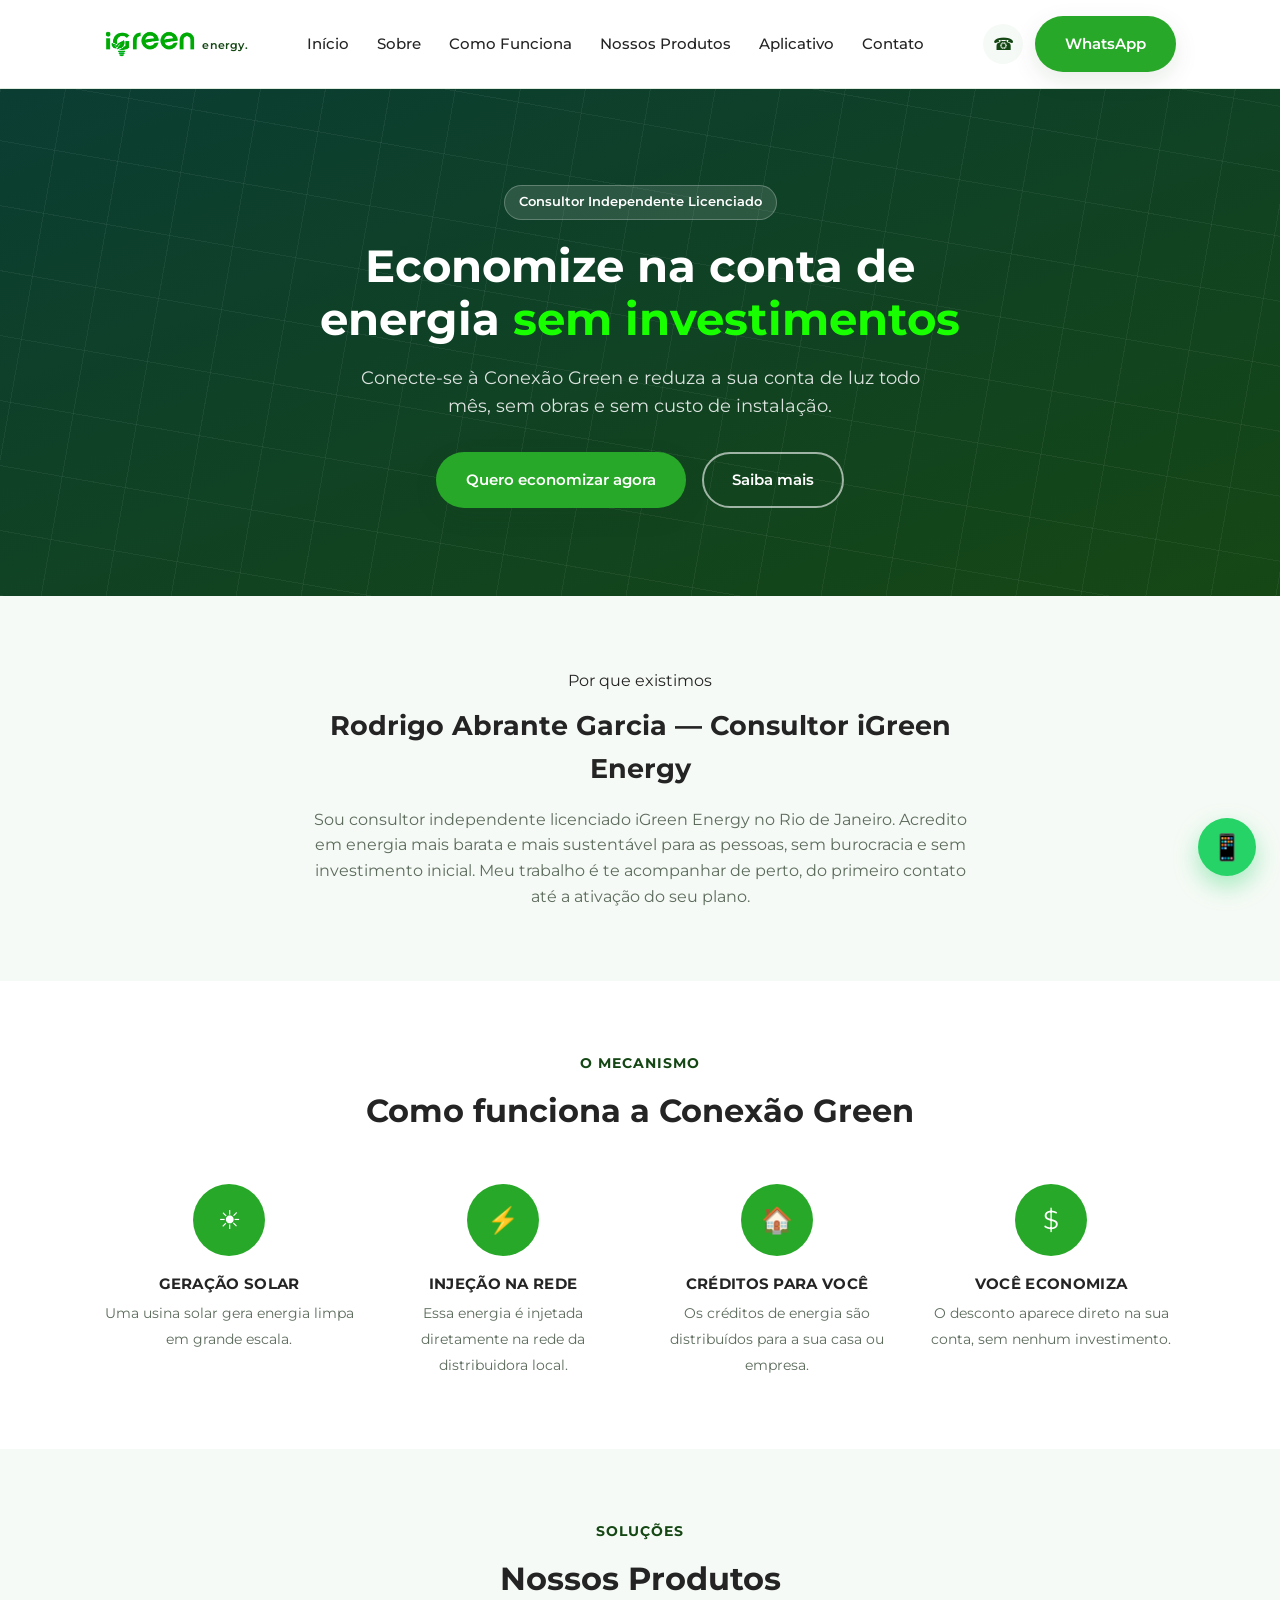
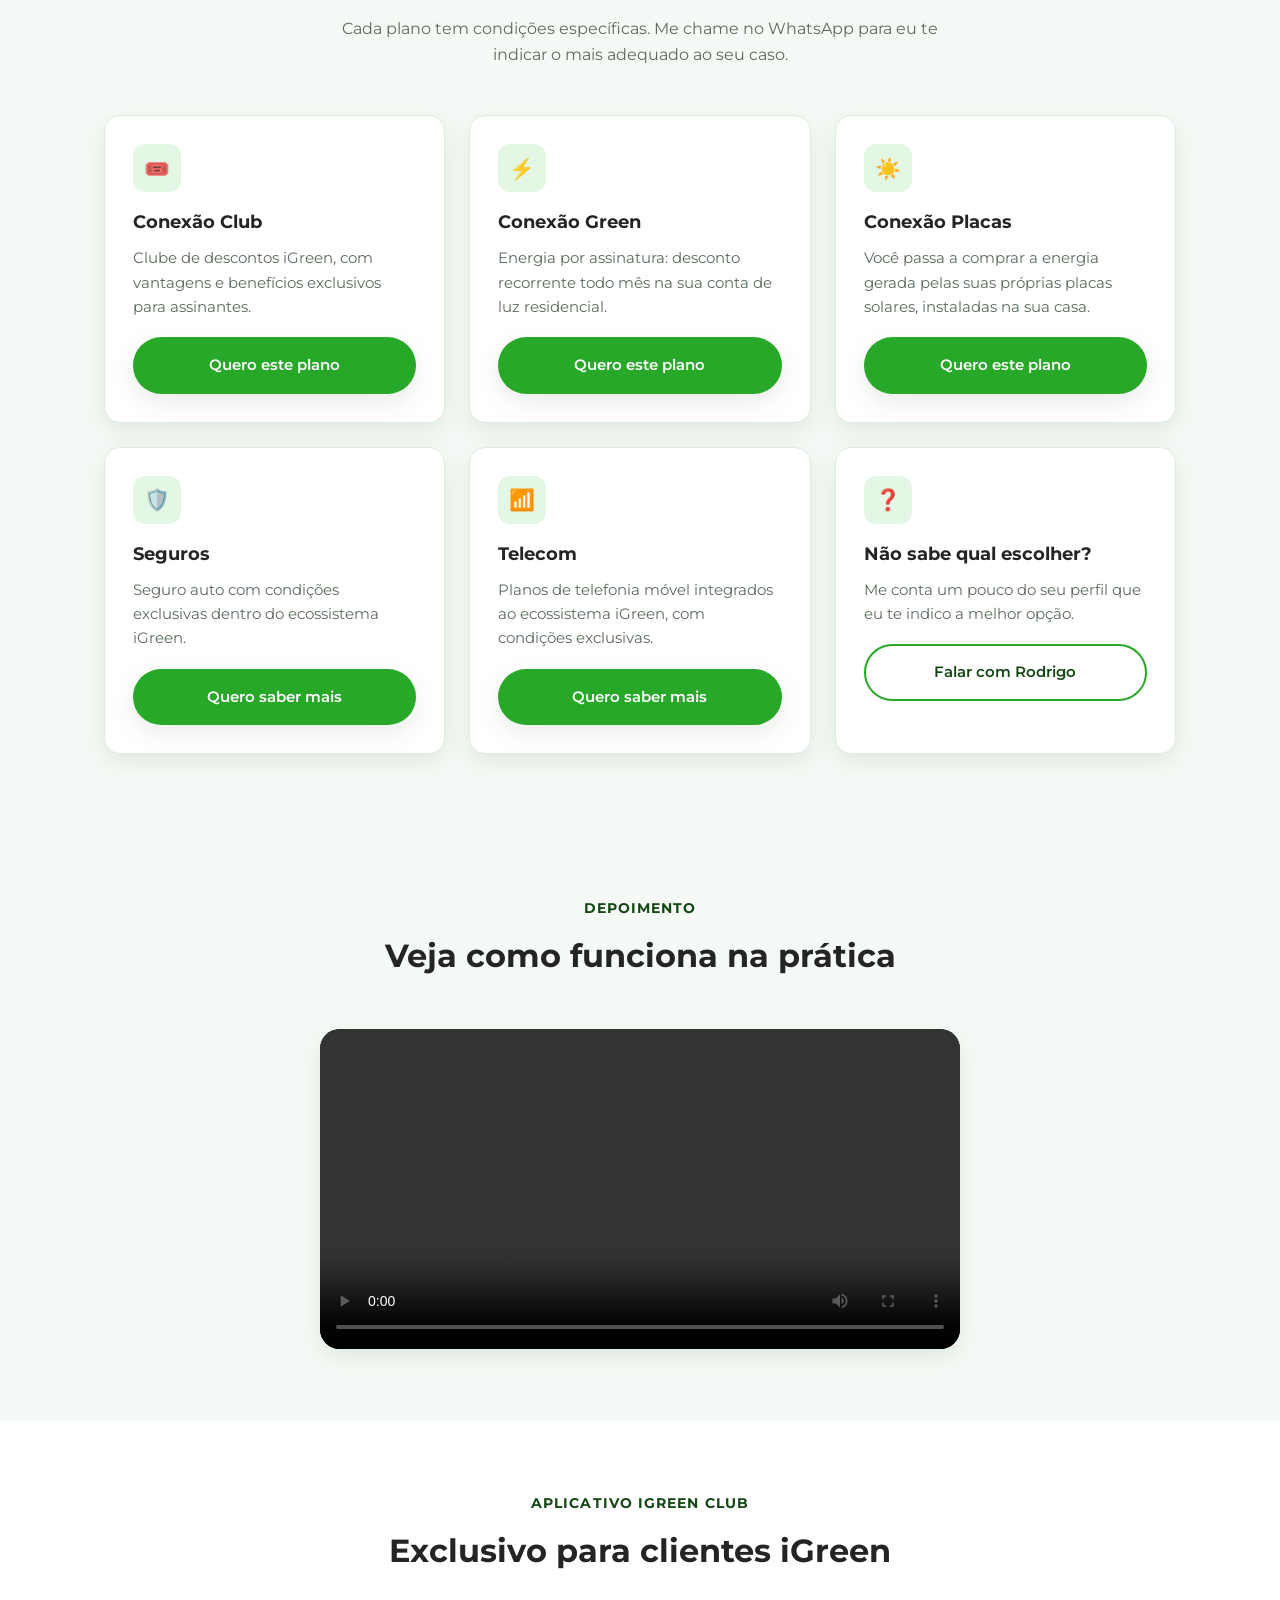
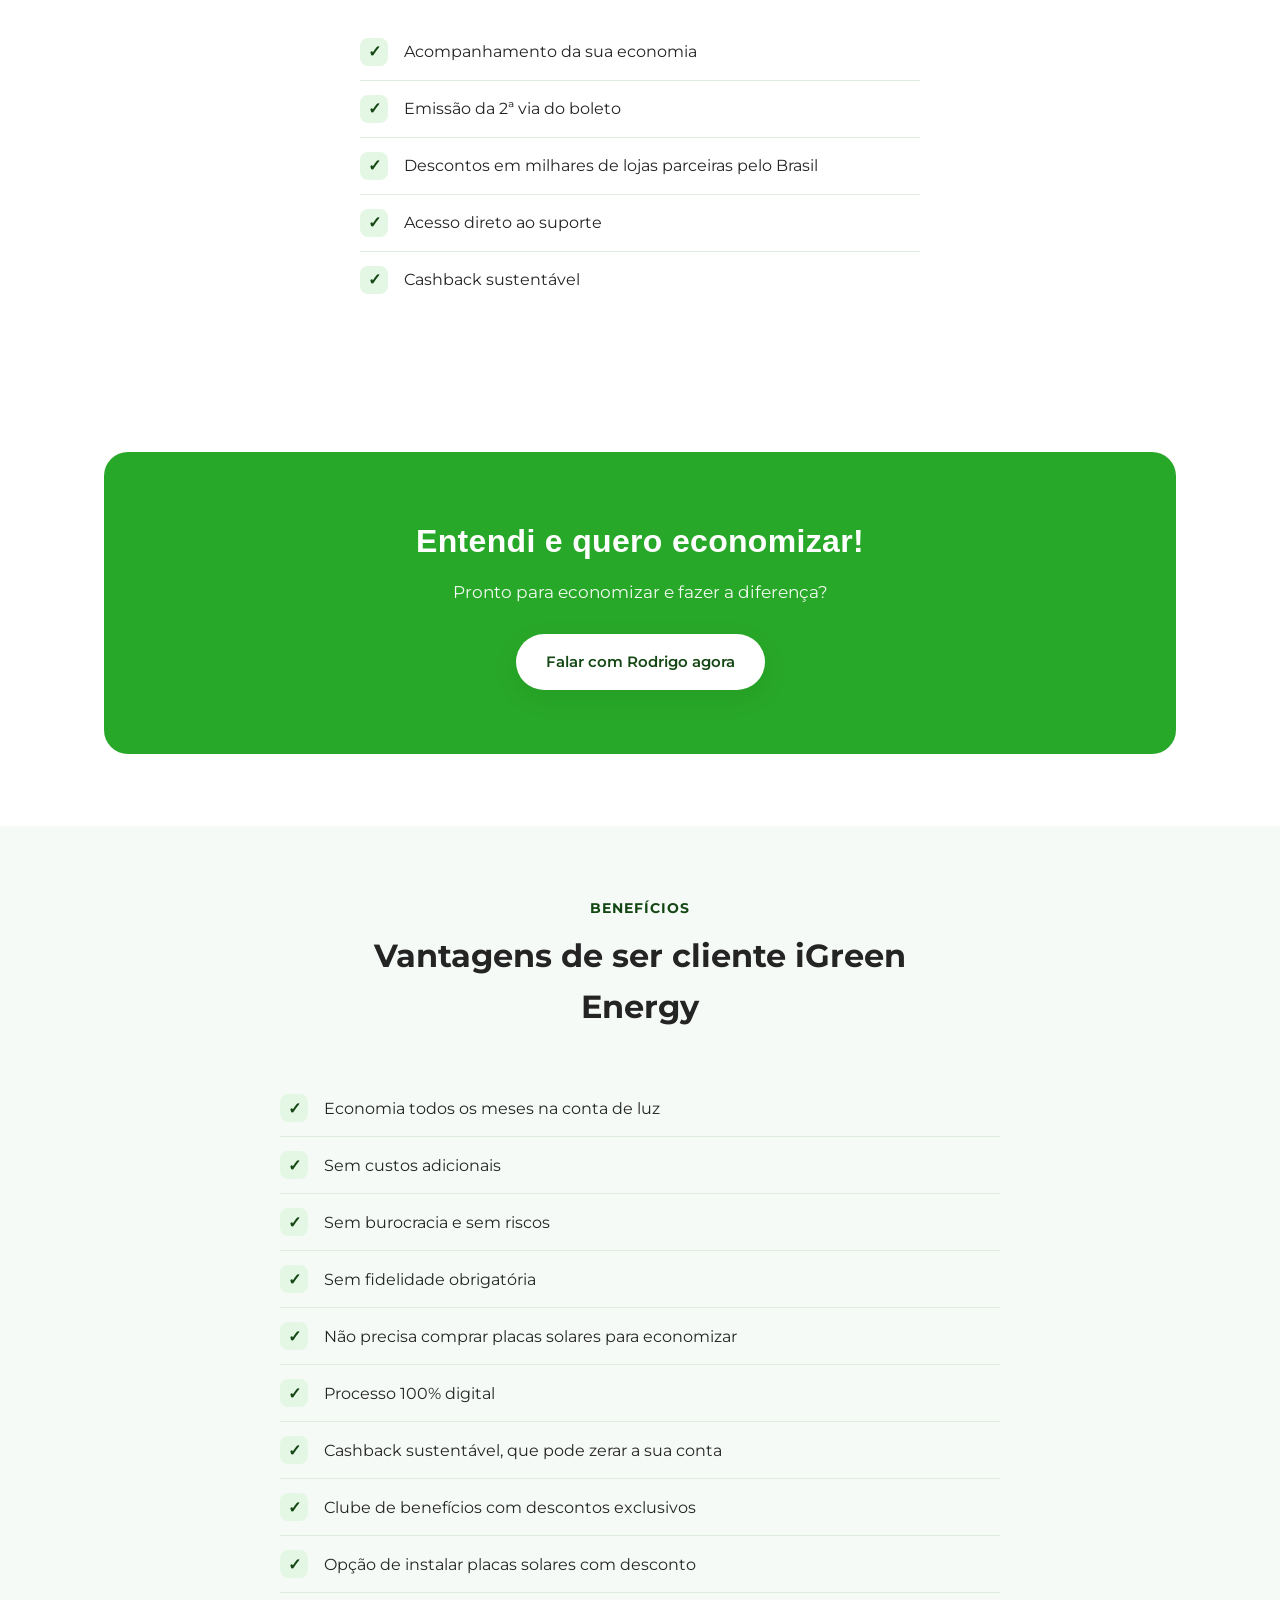
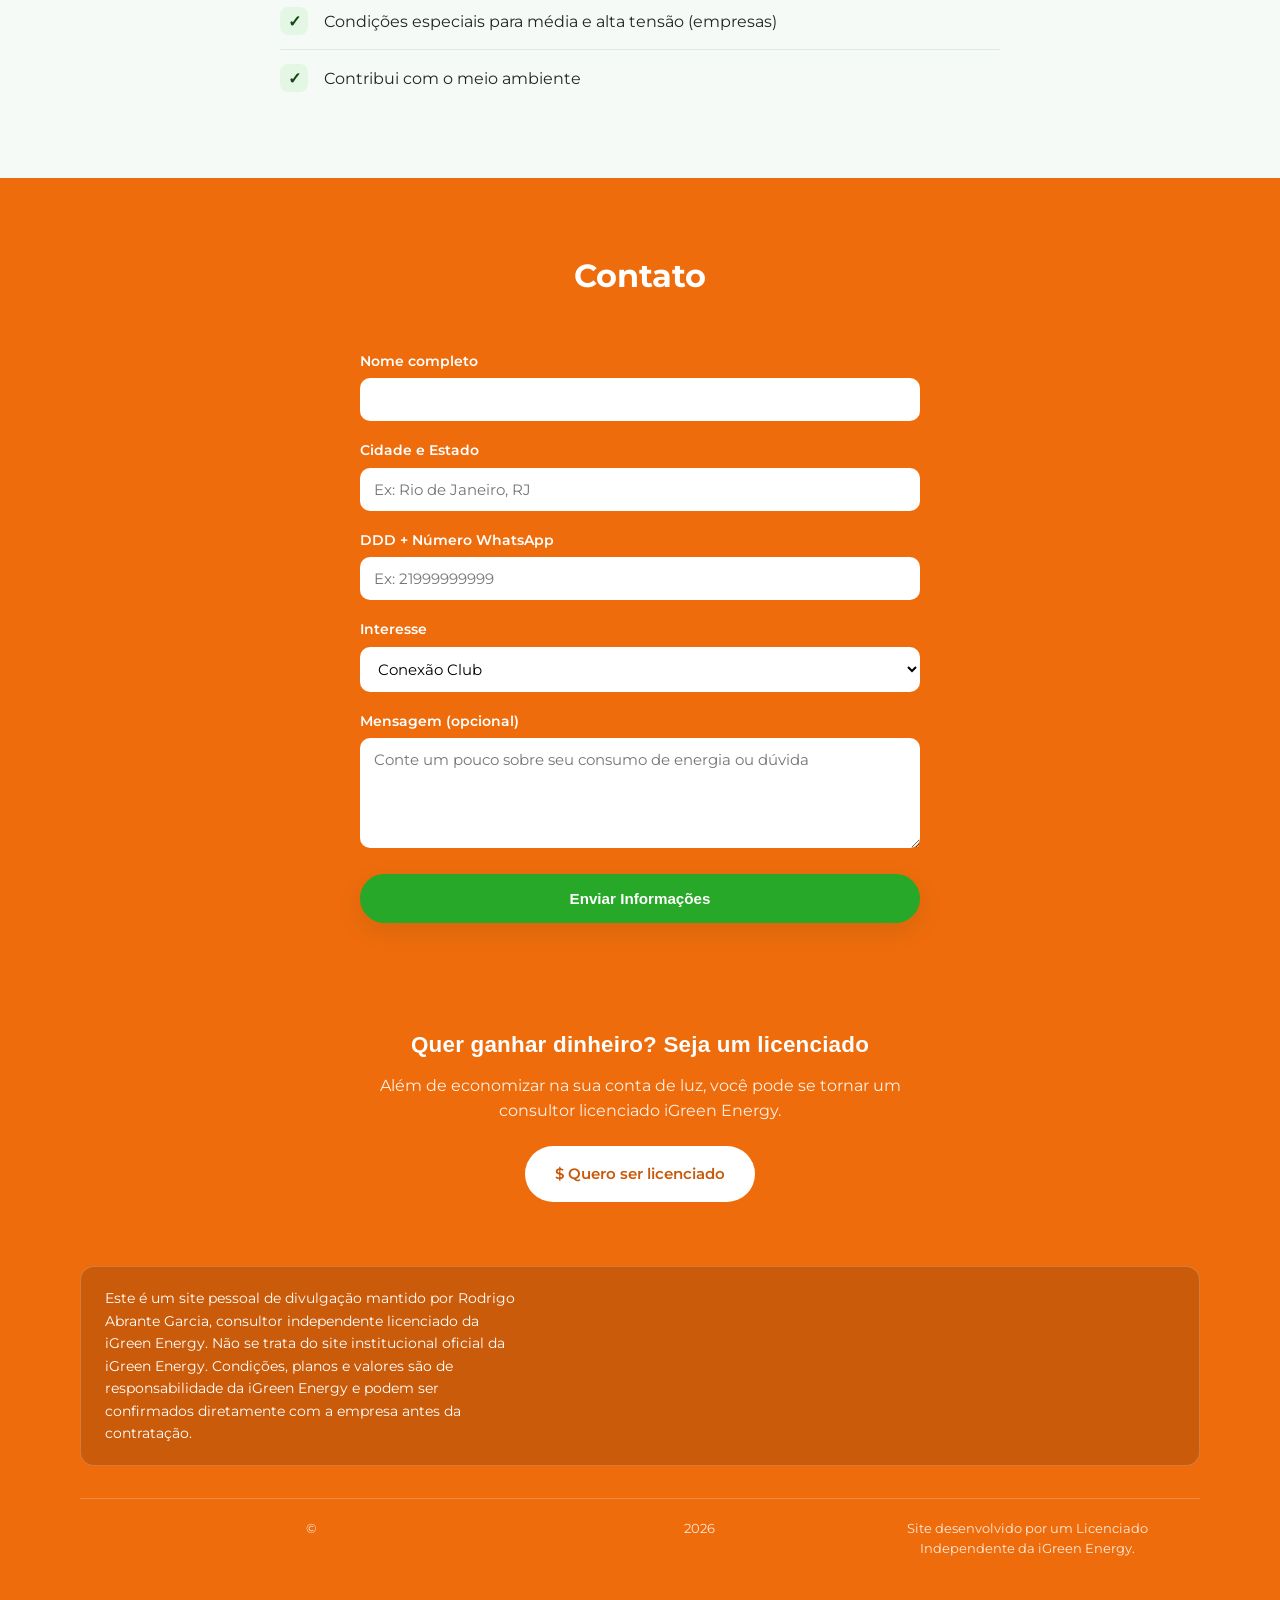
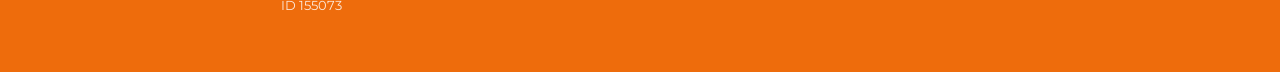
==== index.html @ 3561499e "Add files via upload Site iGreen Energy" ====
<!DOCTYPE html>
<html lang="pt-BR">
<head>
  <meta charset="UTF-8" />
  <meta name="viewport" content="width=device-width, initial-scale=1.0" />
  <title>Rodrigo Abrante Garcia | Consultor Licenciado iGreen Energy</title>
  <meta name="description" content="Rodrigo Abrante Garcia, consultor independente licenciado iGreen Energy no Rio de Janeiro. Conexão Club, Conexão Green, Conexão Placas, Seguros e Telecom." />
  <link rel="preconnect" href="https://fonts.googleapis.com" />
  <link rel="preconnect" href="https://fonts.gstatic.com" crossorigin />
  <link href="https://fonts.googleapis.com/css2?family=Montserrat:wght@400;500;600;700;800&display=swap" rel="stylesheet" />
  <link rel="stylesheet" href="css/style.css" />
</head>
<body>
  <header class="header">
    <div class="container">
      <a href="#topo" class="logo">
        <img src="assets/logo-igreen.png" alt="iGreen" class="logo-img" />
        <span class="logo-tagline">energy.</span>
      </a>
      <nav class="nav-links">
        <a href="#topo">Início</a>
        <a href="#sobre">Sobre</a>
        <a href="#como-funciona">Como Funciona</a>
        <a href="#planos">Nossos Produtos</a>
        <a href="#aplicativo">Aplicativo</a>
        <a href="#contato">Contato</a>
      </nav>
      <div class="nav-cta">
        <a href="tel:+5521984249375" class="phone-icon" aria-label="Ligar para Rodrigo">&#9742;</a>
        <a href="#" data-whatsapp class="btn btn-primary btn-whatsapp">WhatsApp</a>
        <button class="menu-toggle" aria-label="Abrir menu">&#9776;</button>
      </div>
    </div>
  </header>

  <section class="hero" id="topo">
    <div class="container">
      <span class="badge">Consultor Independente Licenciado</span>
      <h1>Economize na conta de energia <span>sem investimentos</span></h1>
      <p>Conecte-se à Conexão Green e reduza a sua conta de luz todo mês, sem obras e sem custo de instalação.</p>
      <div class="hero-actions">
        <a href="#contato" class="btn btn-primary">Quero economizar agora</a>
        <a href="#como-funciona" class="btn btn-outline">Saiba mais</a>
      </div>
    </div>
  </section>

  <section class="bg-soft" id="sobre">
    <div class="container" style="text-align: center; max-width: 720px;">
      <span class="eyebrow" style="display:block; text-align:center;">Por que existimos</span>
      <h2 style="font-size: 1.7rem; margin: 10px 0 16px;">Rodrigo Abrante Garcia — Consultor iGreen Energy</h2>
      <p style="color: var(--texto-claro);">
        Sou consultor independente licenciado iGreen Energy no Rio de Janeiro. Acredito em energia mais
        barata e mais sustentável para as pessoas, sem burocracia e sem investimento inicial. Meu trabalho
        é te acompanhar de perto, do primeiro contato até a ativação do seu plano.
      </p>
    </div>
  </section>

  <section id="como-funciona">
    <div class="container">
      <div class="section-header">
        <span class="eyebrow">O mecanismo</span>
        <h2>Como funciona a Conexão Green</h2>
      </div>
      <div class="mechanism">
        <div class="mechanism-step">
          <div class="icon-circle">&#9728;</div>
          <h3>Geração solar</h3>
          <span>Uma usina solar gera energia limpa em grande escala.</span>
        </div>
        <div class="mechanism-step">
          <div class="icon-circle">&#9889;</div>
          <h3>Injeção na rede</h3>
          <span>Essa energia é injetada diretamente na rede da distribuidora local.</span>
        </div>
        <div class="mechanism-step">
          <div class="icon-circle">&#127968;</div>
          <h3>Créditos para você</h3>
          <span>Os créditos de energia são distribuídos para a sua casa ou empresa.</span>
        </div>
        <div class="mechanism-step">
          <div class="icon-circle">&#36;</div>
          <h3>Você economiza</h3>
          <span>O desconto aparece direto na sua conta, sem nenhum investimento.</span>
        </div>
      </div>
    </div>
  </section>

  <section class="bg-soft" id="planos">
    <div class="container">
      <div class="section-header">
        <span class="eyebrow">Soluções</span>
        <h2>Nossos Produtos</h2>
        <p>Cada plano tem condições específicas. Me chame no WhatsApp para eu te indicar o mais adequado ao seu caso.</p>
      </div>
      <div class="grid grid-3">
        <div class="card">
          <div class="icon">🎟️</div>
          <h3>Conexão Club</h3>
          <p>Clube de descontos iGreen, com vantagens e benefícios exclusivos para assinantes.</p>
          <a href="#" data-whatsapp data-whatsapp-message="Olá, Rodrigo! Tenho interesse na Conexão Club." class="btn btn-primary">Quero este plano</a>
        </div>
        <div class="card">
          <div class="icon">⚡</div>
          <h3>Conexão Green</h3>
          <p>Energia por assinatura: desconto recorrente todo mês na sua conta de luz residencial.</p>
          <a href="#" data-whatsapp data-whatsapp-message="Olá, Rodrigo! Tenho interesse na Conexão Green." class="btn btn-primary">Quero este plano</a>
        </div>
        <div class="card">
          <div class="icon">☀️</div>
          <h3>Conexão Placas</h3>
          <p>Você passa a comprar a energia gerada pelas suas próprias placas solares, instaladas na sua casa.</p>
          <a href="#" data-whatsapp data-whatsapp-message="Olá, Rodrigo! Tenho interesse na Conexão Placas." class="btn btn-primary">Quero este plano</a>
        </div>
        <div class="card">
          <div class="icon">🛡️</div>
          <h3>Seguros</h3>
          <p>Seguro auto com condições exclusivas dentro do ecossistema iGreen.</p>
          <a href="#" data-whatsapp data-whatsapp-message="Olá, Rodrigo! Tenho interesse em Seguros." class="btn btn-primary">Quero saber mais</a>
        </div>
        <div class="card">
          <div class="icon">📶</div>
          <h3>Telecom</h3>
          <p>Planos de telefonia móvel integrados ao ecossistema iGreen, com condições exclusivas.</p>
          <a href="#" data-whatsapp data-whatsapp-message="Olá, Rodrigo! Tenho interesse em Telecom." class="btn btn-primary">Quero saber mais</a>
        </div>
        <div class="card">
          <div class="icon">❓</div>
          <h3>Não sabe qual escolher?</h3>
          <p>Me conta um pouco do seu perfil que eu te indico a melhor opção.</p>
          <a href="#contato" class="btn btn-outline">Falar com Rodrigo</a>
        </div>
      </div>
    </div>
  </section>

  <section class="bg-soft">
    <div class="container">
      <div class="section-header">
        <span class="eyebrow">Depoimento</span>
        <h2>Veja como funciona na prática</h2>
      </div>
      <div class="video-wrapper">
        <video controls preload="metadata">
          <source src="assets/depoimento.mp4" type="video/mp4" />
        </video>
      </div>
    </div>
  </section>

  <section id="aplicativo">
    <div class="container">
      <div class="section-header">
        <span class="eyebrow">Aplicativo iGreen Club</span>
        <h2>Exclusivo para clientes iGreen</h2>
      </div>
      <ul class="advantages" style="max-width: 560px;">
        <li><span class="check">&#10003;</span> Acompanhamento da sua economia</li>
        <li><span class="check">&#10003;</span> Emissão da 2ª via do boleto</li>
        <li><span class="check">&#10003;</span> Descontos em milhares de lojas parceiras pelo Brasil</li>
        <li><span class="check">&#10003;</span> Acesso direto ao suporte</li>
        <li><span class="check">&#10003;</span> Cashback sustentável</li>
      </ul>
    </div>
  </section>

  <section>
    <div class="container">
      <div class="cta-band" style="border-radius: 24px;">
        <h2 class="display-font">Entendi e quero economizar!</h2>
        <p>Pronto para economizar e fazer a diferença?</p>
        <a href="#contato" class="btn btn-primary">Falar com Rodrigo agora</a>
      </div>
    </div>
  </section>

  <section class="bg-soft">
    <div class="container">
      <div class="section-header">
        <span class="eyebrow">Benefícios</span>
        <h2>Vantagens de ser cliente iGreen Energy</h2>
      </div>
      <ul class="advantages">
        <li><span class="check">&#10003;</span> Economia todos os meses na conta de luz</li>
        <li><span class="check">&#10003;</span> Sem custos adicionais</li>
        <li><span class="check">&#10003;</span> Sem burocracia e sem riscos</li>
        <li><span class="check">&#10003;</span> Sem fidelidade obrigatória</li>
        <li><span class="check">&#10003;</span> Não precisa comprar placas solares para economizar</li>
        <li><span class="check">&#10003;</span> Processo 100% digital</li>
        <li><span class="check">&#10003;</span> Cashback sustentável, que pode zerar a sua conta</li>
        <li><span class="check">&#10003;</span> Clube de benefícios com descontos exclusivos</li>
        <li><span class="check">&#10003;</span> Opção de instalar placas solares com desconto</li>
        <li><span class="check">&#10003;</span> Condições especiais para média e alta tensão (empresas)</li>
        <li><span class="check">&#10003;</span> Contribui com o meio ambiente</li>
      </ul>
    </div>
  </section>

  <section class="section-dark" id="contato">
    <div class="container">
      <div class="section-header">
        <h2>Contato</h2>
      </div>
      <div class="form-card">
        <form id="contact-form">
          <div class="form-group">
            <label for="name">Nome completo</label>
            <input type="text" id="name" name="name" required />
          </div>
          <div class="form-group">
            <label for="city">Cidade e Estado</label>
            <input type="text" id="city" name="city" placeholder="Ex: Rio de Janeiro, RJ" required />
          </div>
          <div class="form-group">
            <label for="phone">DDD + Número WhatsApp</label>
            <input type="tel" id="phone" name="phone" placeholder="Ex: 21999999999" required />
          </div>
          <div class="form-group">
            <label for="plan">Interesse</label>
            <select id="plan" name="plan">
              <option value="Conexão Club">Conexão Club</option>
              <option value="Conexão Green">Conexão Green</option>
              <option value="Conexão Placas">Conexão Placas</option>
              <option value="Seguros">Seguros</option>
              <option value="Telecom">Telecom</option>
              <option value="Ainda não sei">Ainda não sei / quero orientação</option>
            </select>
          </div>
          <div class="form-group">
            <label for="message">Mensagem (opcional)</label>
            <textarea id="message" name="message" placeholder="Conte um pouco sobre seu consumo de energia ou dúvida"></textarea>
          </div>
          <button type="submit" class="btn btn-primary" style="width: 100%; justify-content: center;">
            Enviar Informações
          </button>
        </form>
      </div>
    </div>
  </section>

  <section class="recruit-band">
    <div class="container" style="max-width: 640px;">
      <h3 class="display-font">Quer ganhar dinheiro? Seja um licenciado</h3>
      <p>Além de economizar na sua conta de luz, você pode se tornar um consultor licenciado iGreen Energy.</p>
      <a href="#" data-whatsapp data-whatsapp-message="Olá, Rodrigo! Quero saber como me tornar um licenciado iGreen Energy." class="btn btn-recruit">&#36; Quero ser licenciado</a>
    </div>
  </section>

  <footer class="footer">
    <div class="container disclaimer">
      Este é um site pessoal de divulgação mantido por Rodrigo Abrante Garcia, consultor independente
      licenciado da iGreen Energy. Não se trata do site institucional oficial da iGreen Energy.
      Condições, planos e valores são de responsabilidade da iGreen Energy e podem ser confirmados
      diretamente com a empresa antes da contratação.
    </div>
    <div class="container footer-bottom">
      &copy; <span id="year"></span> Site desenvolvido por um Licenciado Independente da iGreen Energy.
      <span class="footer-id">ID 155073</span>
    </div>
  </footer>

  <a href="#" data-whatsapp class="whatsapp-float" aria-label="Falar no WhatsApp">&#128241;</a>

  <script src="js/main.js"></script>
</body>
</html>
---- css/style.css ----
/* =========================================
   Paleta de cores — Manual de Marca iGreen
   Verde fluorescente 18ff00 / Verde médio 28a828
   Verde escuro (impressão) 154715 / Preto 000000
   ========================================= */
:root {
  --preto: #000000;
  --verde-escuro: #154715;
  --verde: #28a828;
  --verde-vivo: #18ff00;
  --verde-claro: #e4f7e4;
  --hero-grad-inicio: #0b3d33;
  --hero-grad-fim: #154715;
  --laranja: #ee6c0c;
  --laranja-escuro: #c9590a;
  --amarelo: #f5c518;
  --texto: #242424;
  --texto-claro: #5c6b5c;
  --branco: #ffffff;
  --cinza-fundo: #f6faf6;
  --borda: #e0ebe0;
  --sombra: 0 8px 24px rgba(21, 71, 21, 0.1);
}

* {
  box-sizing: border-box;
  margin: 0;
  padding: 0;
}

html {
  scroll-behavior: smooth;
}

body {
  font-family: "Montserrat", "Segoe UI", Roboto, Helvetica, Arial, sans-serif;
  color: var(--texto);
  background: var(--branco);
  line-height: 1.6;
}

.display-font {
  font-family: Impact, "Arial Narrow Bold", "Segoe UI", sans-serif;
  letter-spacing: 0.01em;
}

img {
  max-width: 100%;
  display: block;
}

a {
  color: inherit;
  text-decoration: none;
}

ul {
  list-style: none;
}

.container {
  width: 100%;
  max-width: 1120px;
  margin: 0 auto;
  padding: 0 24px;
}

/* Botões */
.btn {
  display: inline-flex;
  align-items: center;
  gap: 8px;
  padding: 14px 28px;
  border-radius: 999px;
  font-weight: 600;
  font-size: 0.95rem;
  border: 2px solid transparent;
  cursor: pointer;
  transition: transform 0.15s ease, box-shadow 0.15s ease, background 0.15s ease;
}

.btn-primary {
  background: var(--verde);
  color: var(--branco);
  box-shadow: var(--sombra);
}

.btn-primary:hover {
  background: var(--verde-escuro);
  transform: translateY(-2px);
}

.btn-outline {
  background: transparent;
  border-color: var(--verde);
  color: var(--verde-escuro);
}

.btn-outline:hover {
  background: var(--verde-claro);
}

/* Header */
.header {
  position: sticky;
  top: 0;
  z-index: 50;
  background: rgba(255, 255, 255, 0.95);
  backdrop-filter: blur(6px);
  border-bottom: 1px solid var(--borda);
}

.header .container {
  display: flex;
  align-items: center;
  justify-content: space-between;
  padding-top: 16px;
  padding-bottom: 16px;
}

.logo {
  display: flex;
  align-items: flex-end;
  gap: 6px;
}

.logo-img {
  height: 28px;
  width: auto;
  display: block;
}

.logo-tagline {
  font-size: 0.7rem;
  font-weight: 600;
  letter-spacing: 0.02em;
  color: var(--verde-escuro);
  margin-bottom: 3px;
}

.nav-links {
  display: flex;
  gap: 28px;
  font-weight: 500;
  font-size: 0.95rem;
}

.nav-links a {
  color: var(--texto);
  transition: color 0.15s ease;
}

.nav-links a:hover,
.nav-links a.active {
  color: var(--verde-escuro);
}

.nav-cta {
  display: flex;
  align-items: center;
  gap: 12px;
}

.phone-icon {
  width: 40px;
  height: 40px;
  border-radius: 50%;
  background: var(--cinza-fundo);
  color: var(--verde-escuro);
  display: flex;
  align-items: center;
  justify-content: center;
  font-size: 1.05rem;
  flex-shrink: 0;
}

.btn-whatsapp {
  background: var(--verde);
  color: var(--branco);
}

.btn-whatsapp:hover {
  background: var(--verde-escuro);
}

.menu-toggle {
  display: none;
  background: none;
  border: none;
  font-size: 1.6rem;
  cursor: pointer;
  color: var(--verde-escuro);
}

/* Hero */
.hero {
  background: linear-gradient(160deg, var(--hero-grad-inicio) 0%, var(--hero-grad-fim) 100%);
  padding: 96px 0 88px;
  text-align: center;
  position: relative;
  overflow: hidden;
}

.hero::before {
  content: "";
  position: absolute;
  inset: 0;
  background-image: repeating-linear-gradient(
      100deg,
      rgba(255, 255, 255, 0.05) 0px,
      rgba(255, 255, 255, 0.05) 1px,
      transparent 1px,
      transparent 64px
    ),
    repeating-linear-gradient(
      10deg,
      rgba(255, 255, 255, 0.05) 0px,
      rgba(255, 255, 255, 0.05) 1px,
      transparent 1px,
      transparent 64px
    );
  pointer-events: none;
}

.hero .container {
  position: relative;
  max-width: 780px;
}

.badge {
  display: inline-block;
  background: rgba(255, 255, 255, 0.12);
  border: 1px solid rgba(255, 255, 255, 0.25);
  color: var(--branco);
  font-size: 0.8rem;
  font-weight: 600;
  padding: 6px 14px;
  border-radius: 999px;
  margin-bottom: 20px;
}

.hero h1 {
  font-size: 2.8rem;
  line-height: 1.18;
  margin-bottom: 18px;
  color: var(--branco);
}

.hero h1 span {
  color: var(--verde-vivo);
}

.hero p {
  font-size: 1.1rem;
  color: rgba(255, 255, 255, 0.85);
  margin-bottom: 32px;
  max-width: 560px;
  margin-left: auto;
  margin-right: auto;
}

.hero-actions {
  display: flex;
  gap: 16px;
  flex-wrap: wrap;
  justify-content: center;
}

.hero .btn-outline {
  border-color: rgba(255, 255, 255, 0.6);
  color: var(--branco);
}

.hero .btn-outline:hover {
  background: rgba(255, 255, 255, 0.12);
}

.hero-card {
  background: var(--branco);
  border-radius: 20px;
  box-shadow: var(--sombra);
  border: 1px solid var(--borda);
  padding: 32px;
}

.hero-card h3 {
  color: var(--verde-escuro);
  margin-bottom: 12px;
  font-size: 1.1rem;
}

.hero-stats {
  display: grid;
  grid-template-columns: 1fr 1fr;
  gap: 20px;
  margin-top: 20px;
}

.hero-stat strong {
  display: block;
  font-size: 1.6rem;
  color: var(--verde-escuro);
}

.hero-stat span {
  font-size: 0.85rem;
  color: var(--texto-claro);
}

/* Seções genéricas */
section {
  padding: 72px 0;
}

.section-header {
  text-align: center;
  max-width: 640px;
  margin: 0 auto 48px;
}

.section-header .eyebrow {
  color: var(--verde-escuro);
  font-weight: 700;
  font-size: 0.85rem;
  text-transform: uppercase;
  letter-spacing: 0.08em;
  margin-bottom: 10px;
  display: block;
}

.section-header h2 {
  font-size: 2rem;
  margin-bottom: 12px;
}

.section-header p {
  color: var(--texto-claro);
}

.bg-soft {
  background: var(--cinza-fundo);
}

/* Grid de cards */
.grid {
  display: grid;
  gap: 24px;
}

.grid-3 {
  grid-template-columns: repeat(3, 1fr);
}

.grid-2 {
  grid-template-columns: repeat(2, 1fr);
}

.card {
  background: var(--branco);
  border: 1px solid var(--borda);
  border-radius: 16px;
  padding: 28px;
  box-shadow: var(--sombra);
  transition: transform 0.15s ease;
}

.card:hover {
  transform: translateY(-4px);
}

.card .icon {
  width: 48px;
  height: 48px;
  border-radius: 12px;
  background: var(--verde-claro);
  color: var(--verde-escuro);
  display: flex;
  align-items: center;
  justify-content: center;
  font-size: 1.3rem;
  margin-bottom: 16px;
}

.card h3 {
  margin-bottom: 10px;
  font-size: 1.1rem;
}

.card p {
  color: var(--texto-claro);
  font-size: 0.95rem;
}

.card ul {
  margin-top: 14px;
}

.card ul li {
  font-size: 0.9rem;
  color: var(--texto-claro);
  padding-left: 20px;
  position: relative;
  margin-bottom: 8px;
}

.card ul li::before {
  content: "✓";
  position: absolute;
  left: 0;
  color: var(--verde);
  font-weight: 700;
}

.card .btn {
  margin-top: 18px;
  width: 100%;
  justify-content: center;
}

/* Passos (como funciona) */
.steps {
  counter-reset: step;
  display: grid;
  gap: 24px;
  grid-template-columns: repeat(4, 1fr);
}

.step {
  background: var(--branco);
  border: 1px solid var(--borda);
  border-radius: 16px;
  padding: 28px 24px;
  position: relative;
}

.step::before {
  counter-increment: step;
  content: counter(step);
  width: 36px;
  height: 36px;
  border-radius: 50%;
  background: var(--verde-escuro);
  color: var(--branco);
  display: flex;
  align-items: center;
  justify-content: center;
  font-weight: 700;
  margin-bottom: 16px;
}

.step h3 {
  margin-bottom: 8px;
  font-size: 1rem;
}

.step p {
  color: var(--texto-claro);
  font-size: 0.9rem;
}

/* Disclaimer */
.disclaimer {
  background: #fff8e6;
  border: 1px solid #f0ddac;
  border-radius: 14px;
  padding: 20px 24px;
  font-size: 0.88rem;
  color: #6b5a1f;
}

/* CTA final */
.cta-final {
  background: linear-gradient(135deg, var(--verde-escuro), var(--verde));
  color: var(--branco);
  border-radius: 24px;
  padding: 56px 40px;
  text-align: center;
}

.cta-final h2 {
  font-size: 1.9rem;
  margin-bottom: 12px;
}

.cta-final p {
  opacity: 0.9;
  margin-bottom: 28px;
}

.cta-final .btn-primary {
  background: var(--branco);
  color: var(--verde-escuro);
}

.cta-final .btn-primary:hover {
  background: var(--verde-claro);
}

/* Faixa de CTA sólida (estilo "Entendi e quero assinar") */
.cta-band {
  background: var(--verde);
  color: var(--branco);
  text-align: center;
  padding: 64px 24px;
}

.cta-band h2 {
  font-size: 2rem;
  margin-bottom: 12px;
}

.cta-band p {
  opacity: 0.95;
  margin-bottom: 28px;
  font-size: 1.05rem;
}

.cta-band .btn-primary {
  background: var(--branco);
  color: var(--verde-escuro);
}

.cta-band .btn-primary:hover {
  background: var(--verde-claro);
}

/* Lista de vantagens */
.advantages {
  max-width: 720px;
  margin: 0 auto;
}

.advantages li {
  display: flex;
  align-items: center;
  gap: 16px;
  padding: 14px 0;
  border-bottom: 1px solid var(--borda);
  font-size: 1rem;
}

.advantages li:last-child {
  border-bottom: none;
}

.advantages li .check {
  width: 28px;
  height: 28px;
  border-radius: 8px;
  background: var(--verde-claro);
  color: var(--verde-escuro);
  display: flex;
  align-items: center;
  justify-content: center;
  font-weight: 700;
  flex-shrink: 0;
}

/* Mecanismo em ícones circulares */
.mechanism {
  display: grid;
  grid-template-columns: repeat(4, 1fr);
  gap: 24px;
  text-align: center;
}

.mechanism-step .icon-circle {
  width: 72px;
  height: 72px;
  border-radius: 50%;
  background: var(--verde);
  color: var(--branco);
  font-size: 1.6rem;
  display: flex;
  align-items: center;
  justify-content: center;
  margin: 0 auto 16px;
}

.mechanism-step h3 {
  font-size: 0.95rem;
  text-transform: uppercase;
  letter-spacing: 0.02em;
  color: var(--texto);
  margin-bottom: 4px;
}

.mechanism-step span {
  font-size: 0.85rem;
  color: var(--texto-claro);
}

/* Vídeo de depoimento */
.video-wrapper {
  max-width: 640px;
  margin: 0 auto;
  border-radius: 20px;
  overflow: hidden;
  box-shadow: var(--sombra);
  background: var(--texto);
}

.video-wrapper video {
  width: 100%;
  display: block;
}

/* Seção de recrutamento */
.recruit-band {
  background: var(--laranja);
  color: var(--branco);
  text-align: center;
  padding: 32px 24px;
}

.recruit-band h3 {
  font-size: 1.4rem;
  margin-bottom: 10px;
  color: var(--branco);
}

.recruit-band p {
  color: rgba(255, 255, 255, 0.9);
  margin-bottom: 22px;
}

.btn-recruit {
  background: var(--branco);
  color: var(--laranja-escuro);
}

.btn-recruit:hover {
  background: var(--verde-escuro);
}

/* Formulário de contato */
.contact-layout {
  display: grid;
  grid-template-columns: 1fr 1fr;
  gap: 40px;
  align-items: start;
}

.form-card {
  background: var(--branco);
  border: 1px solid var(--borda);
  border-radius: 20px;
  padding: 32px;
  box-shadow: var(--sombra);
}

.form-group {
  margin-bottom: 18px;
}

.form-group label {
  display: block;
  font-size: 0.88rem;
  font-weight: 600;
  margin-bottom: 6px;
  color: var(--texto);
}

.form-group input,
.form-group select,
.form-group textarea {
  width: 100%;
  padding: 12px 14px;
  border-radius: 10px;
  border: 1px solid var(--borda);
  font-size: 0.95rem;
  font-family: inherit;
  background: var(--cinza-fundo);
}

.form-group textarea {
  min-height: 110px;
  resize: vertical;
}

.form-group input:focus,
.form-group select:focus,
.form-group textarea:focus {
  outline: 2px solid var(--verde);
  background: var(--branco);
}

.contact-info-card {
  background: var(--verde-claro);
  border-radius: 20px;
  padding: 32px;
}

.contact-info-card h3 {
  color: var(--verde-escuro);
  margin-bottom: 20px;
}

.contact-info-item {
  display: flex;
  gap: 14px;
  align-items: flex-start;
  margin-bottom: 20px;
}

.contact-info-item .icon {
  width: 42px;
  height: 42px;
  border-radius: 10px;
  background: var(--branco);
  color: var(--verde-escuro);
  display: flex;
  align-items: center;
  justify-content: center;
  flex-shrink: 0;
}

.contact-info-item strong {
  display: block;
  margin-bottom: 2px;
}

.contact-info-item span,
.contact-info-item a {
  color: var(--texto-claro);
  font-size: 0.92rem;
}

/* Seção de contato em laranja */
.section-dark {
  background: var(--laranja);
  color: var(--branco);
  padding: 72px 0;
}

.section-dark .section-header h2,
.section-dark .section-header .eyebrow {
  color: var(--branco);
}

.section-dark .form-card {
  background: transparent;
  border: none;
  box-shadow: none;
  padding: 0;
  max-width: 560px;
  margin: 0 auto;
}

.section-dark .form-group label {
  color: var(--branco);
}

.section-dark .form-group input,
.section-dark .form-group select,
.section-dark .form-group textarea {
  background: var(--branco);
  border: none;
}

.section-dark .btn-primary {
  background: var(--verde);
}

.section-dark .btn-primary:hover {
  background: var(--verde-escuro);
}

/* Footer */
.footer {
  background: var(--laranja);
  color: var(--branco);
  padding: 32px 0 24px;
}

.footer .container {
  display: grid;
  grid-template-columns: 1.4fr 1fr 1fr;
  gap: 32px;
  margin-bottom: 32px;
}

.footer h4 {
  color: var(--branco);
  margin-bottom: 14px;
  font-size: 1rem;
}

.footer p,
.footer a {
  font-size: 0.9rem;
  color: rgba(255, 255, 255, 0.85);
}

.footer a:hover {
  color: var(--branco);
}

.footer ul li {
  margin-bottom: 8px;
}

.footer .disclaimer {
  background: rgba(0, 0, 0, 0.15);
  border-color: rgba(255, 255, 255, 0.2);
  color: var(--branco);
}

.footer-bottom {
  border-top: 1px solid rgba(255, 255, 255, 0.2);
  padding-top: 20px;
  text-align: center;
  font-size: 0.8rem;
  color: rgba(255, 255, 255, 0.85);
}

.footer-bottom .footer-id {
  display: block;
  margin-top: 4px;
}

/* Rolagem de âncora com header fixo */
section[id] {
  scroll-margin-top: 88px;
}

/* WhatsApp botão flutuante */
.whatsapp-float {
  position: fixed;
  bottom: 24px;
  right: 24px;
  background: #25d366;
  color: var(--branco);
  width: 58px;
  height: 58px;
  border-radius: 50%;
  display: flex;
  align-items: center;
  justify-content: center;
  font-size: 1.6rem;
  box-shadow: 0 10px 24px rgba(37, 211, 102, 0.4);
  z-index: 60;
  transition: transform 0.15s ease;
}

.whatsapp-float:hover {
  transform: scale(1.08);
}

/* Página interna (título de topo) */
.page-hero {
  background: var(--verde-claro);
  padding: 56px 0;
  text-align: center;
}

.page-hero .eyebrow {
  color: var(--verde-escuro);
  font-weight: 700;
  font-size: 0.85rem;
  text-transform: uppercase;
  letter-spacing: 0.08em;
}

.page-hero h1 {
  font-size: 2.1rem;
  margin-top: 8px;
}

.page-hero p {
  color: var(--texto-claro);
  max-width: 560px;
  margin: 12px auto 0;
}

/* Responsivo */
@media (max-width: 900px) {
  .hero .container {
    grid-template-columns: 1fr;
  }

  .grid-3,
  .grid-2,
  .steps,
  .mechanism {
    grid-template-columns: 1fr;
  }

  .contact-layout {
    grid-template-columns: 1fr;
  }

  .footer .container {
    grid-template-columns: 1fr;
  }
}

@media (max-width: 760px) {
  .nav-links {
    position: absolute;
    top: 100%;
    left: 0;
    right: 0;
    background: var(--branco);
    flex-direction: column;
    padding: 20px 24px;
    border-bottom: 1px solid var(--borda);
    display: none;
    gap: 16px;
  }

  .nav-links.open {
    display: flex;
  }

  .menu-toggle {
    display: block;
  }

  .hero h1 {
    font-size: 2rem;
  }
}
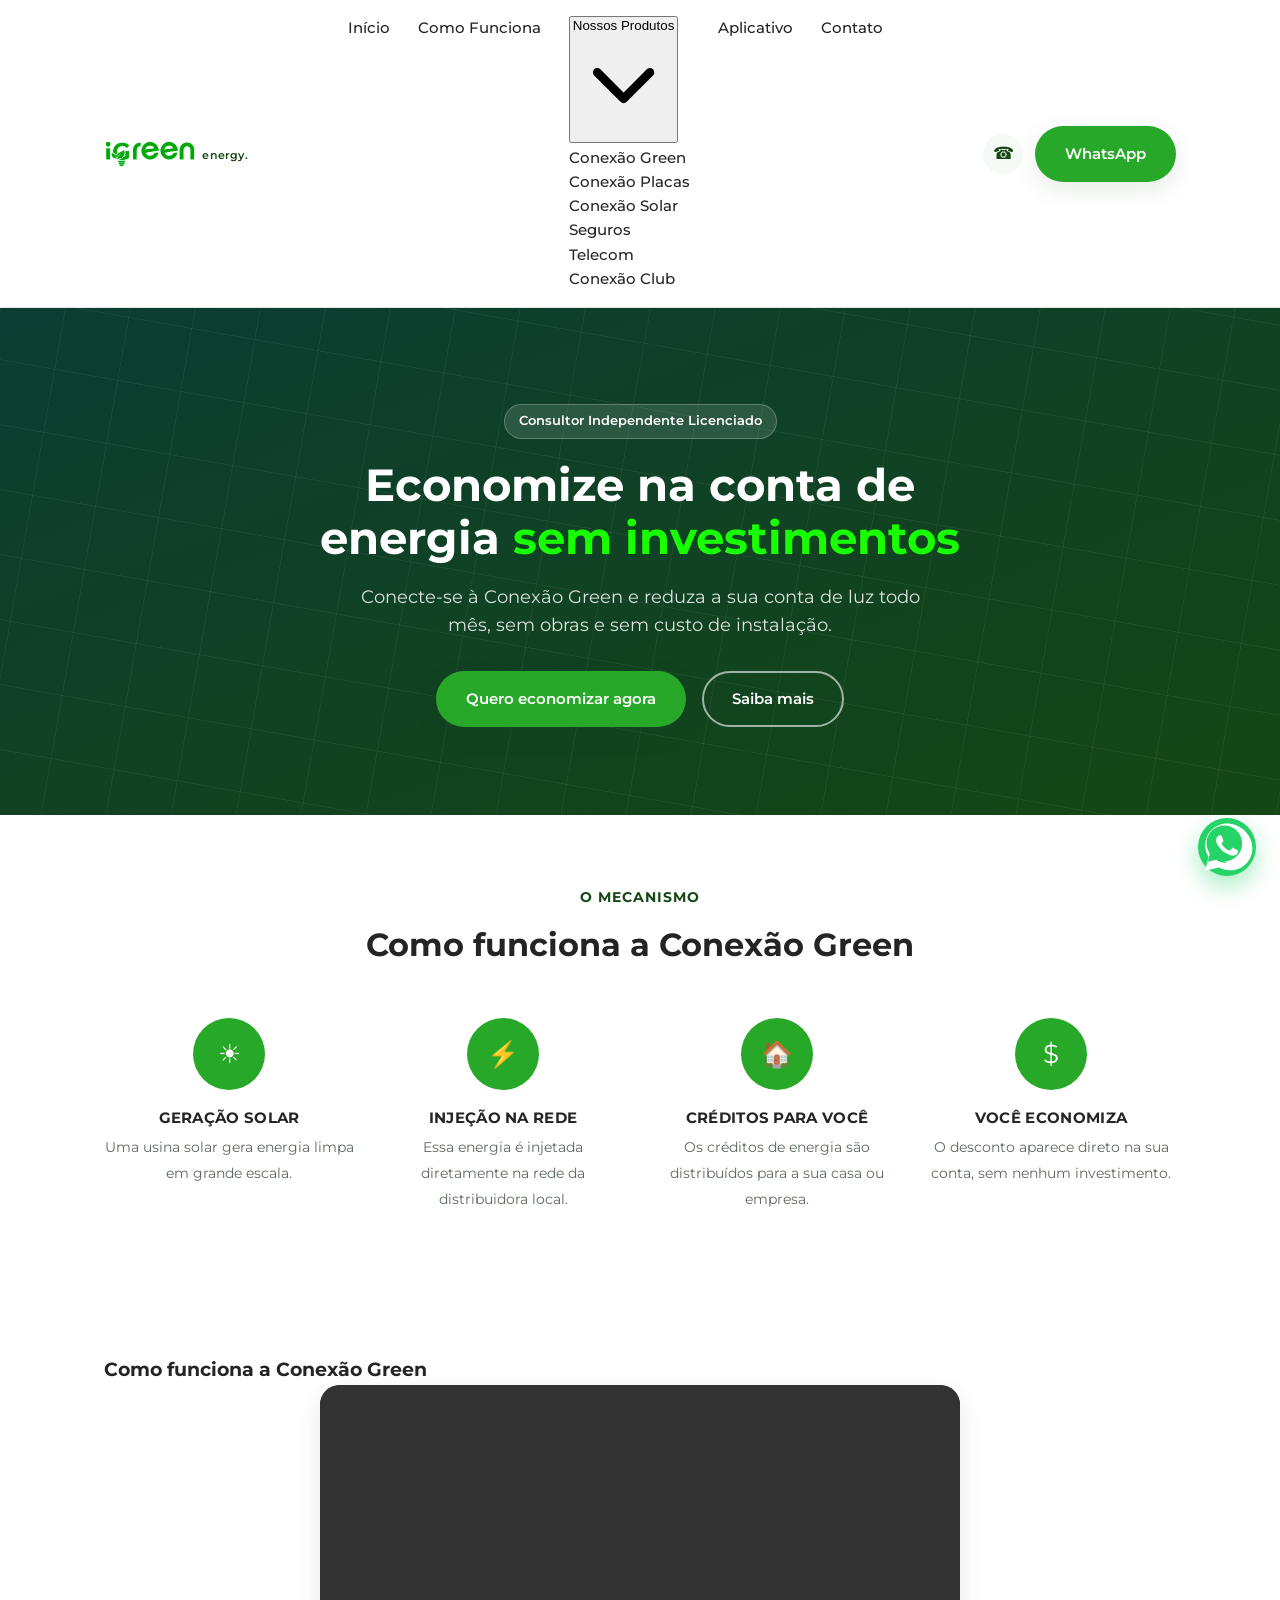
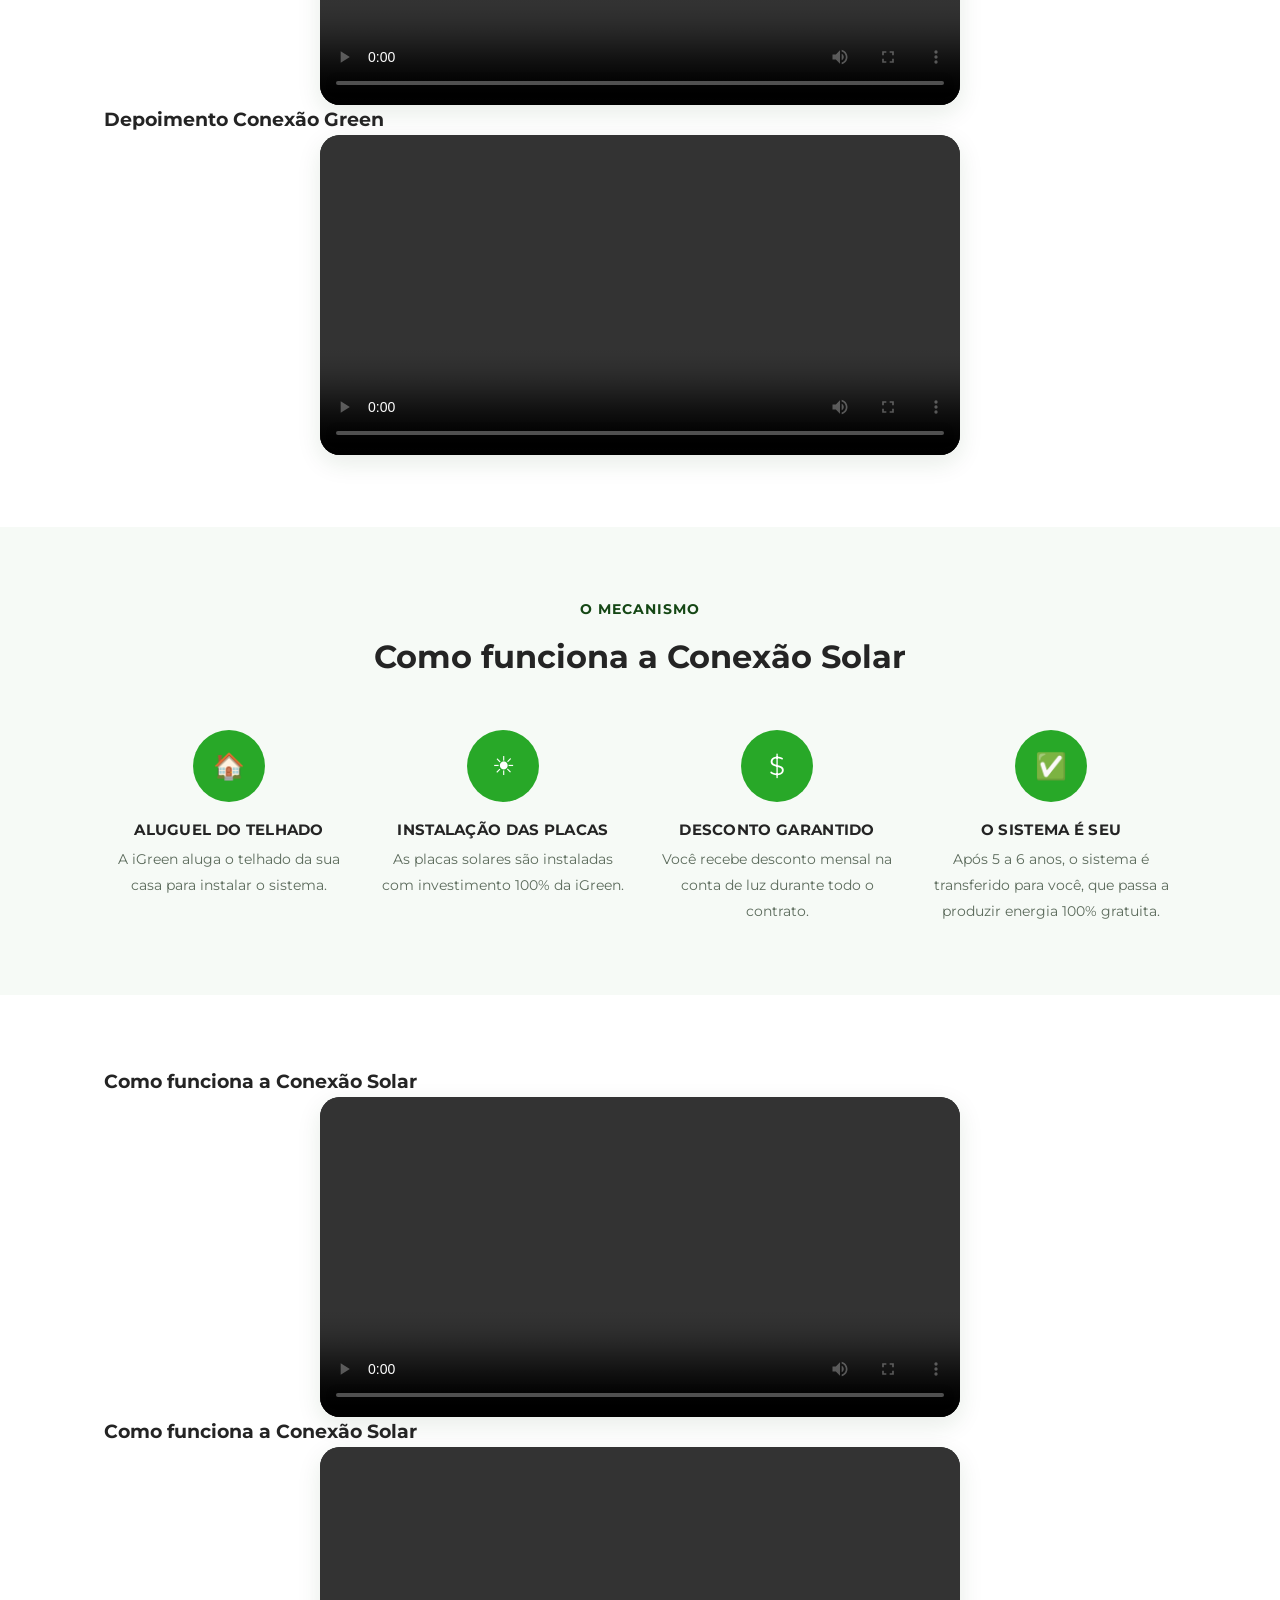
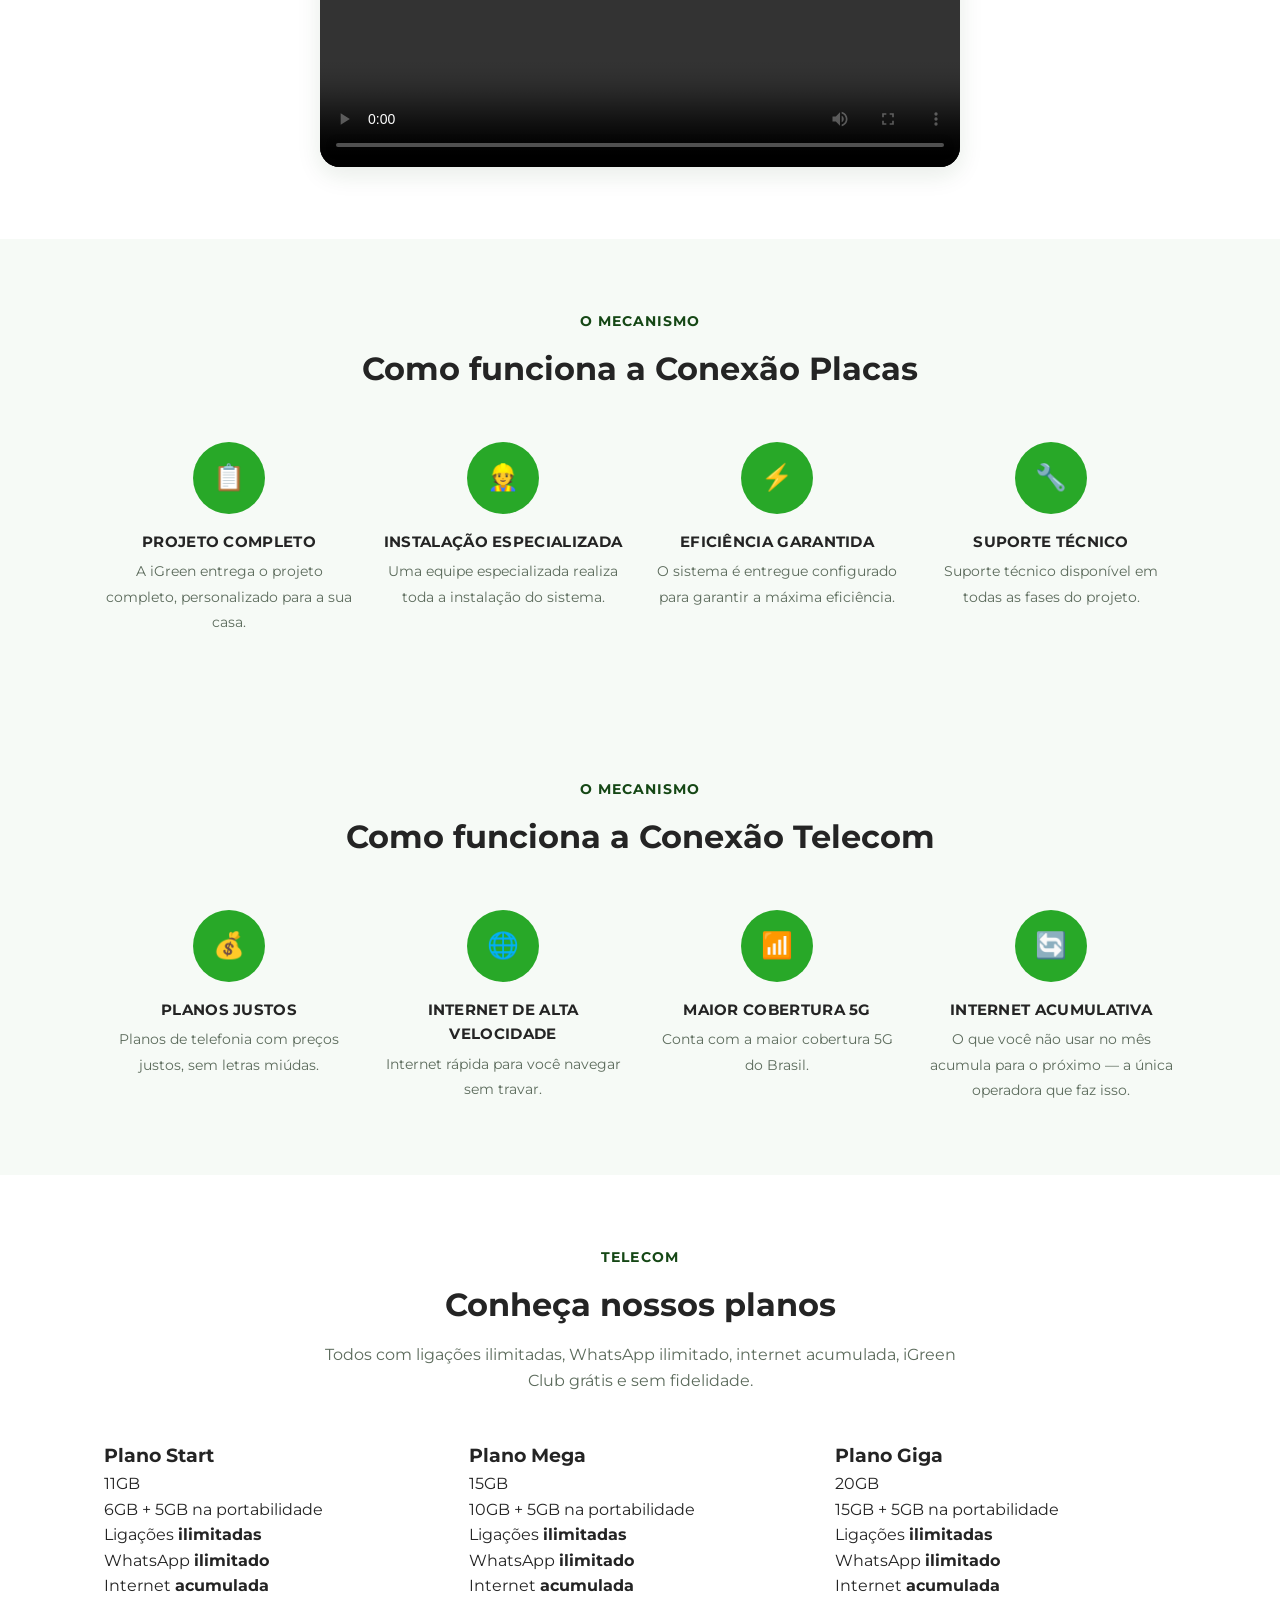
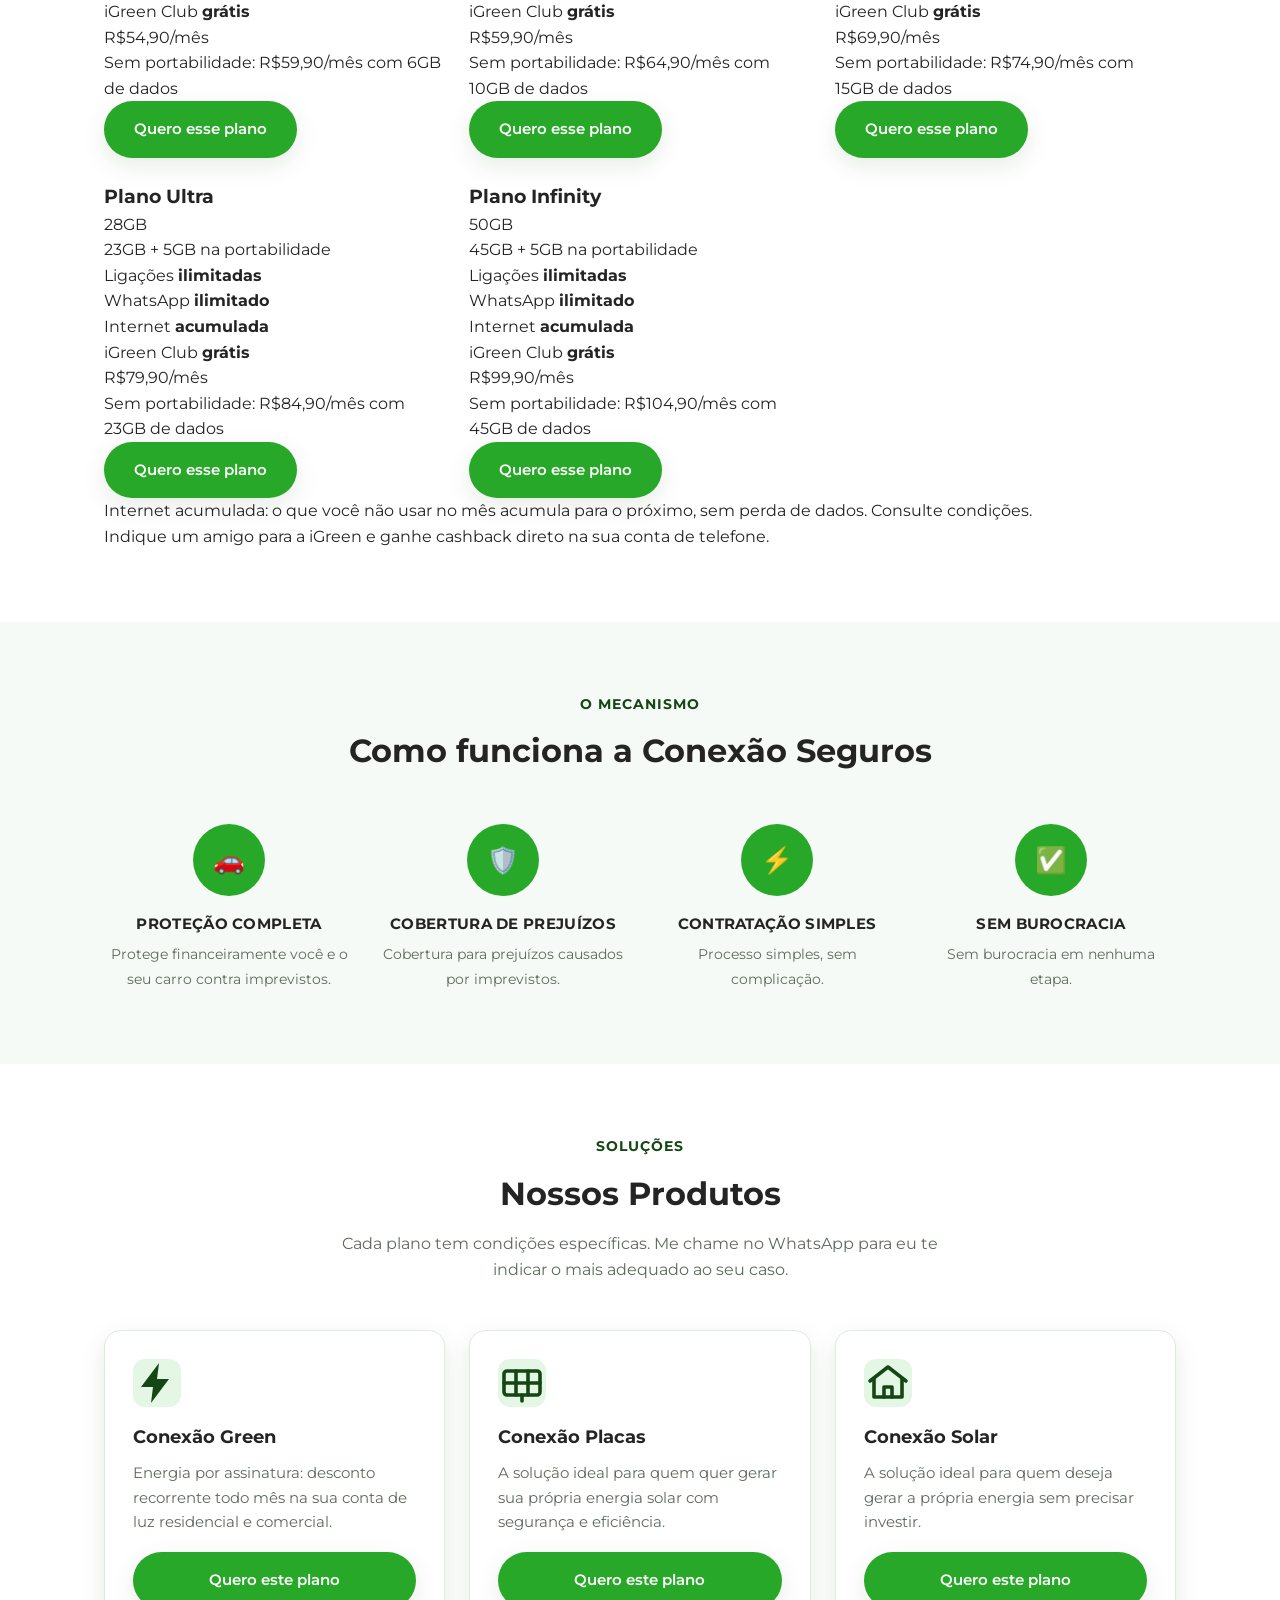
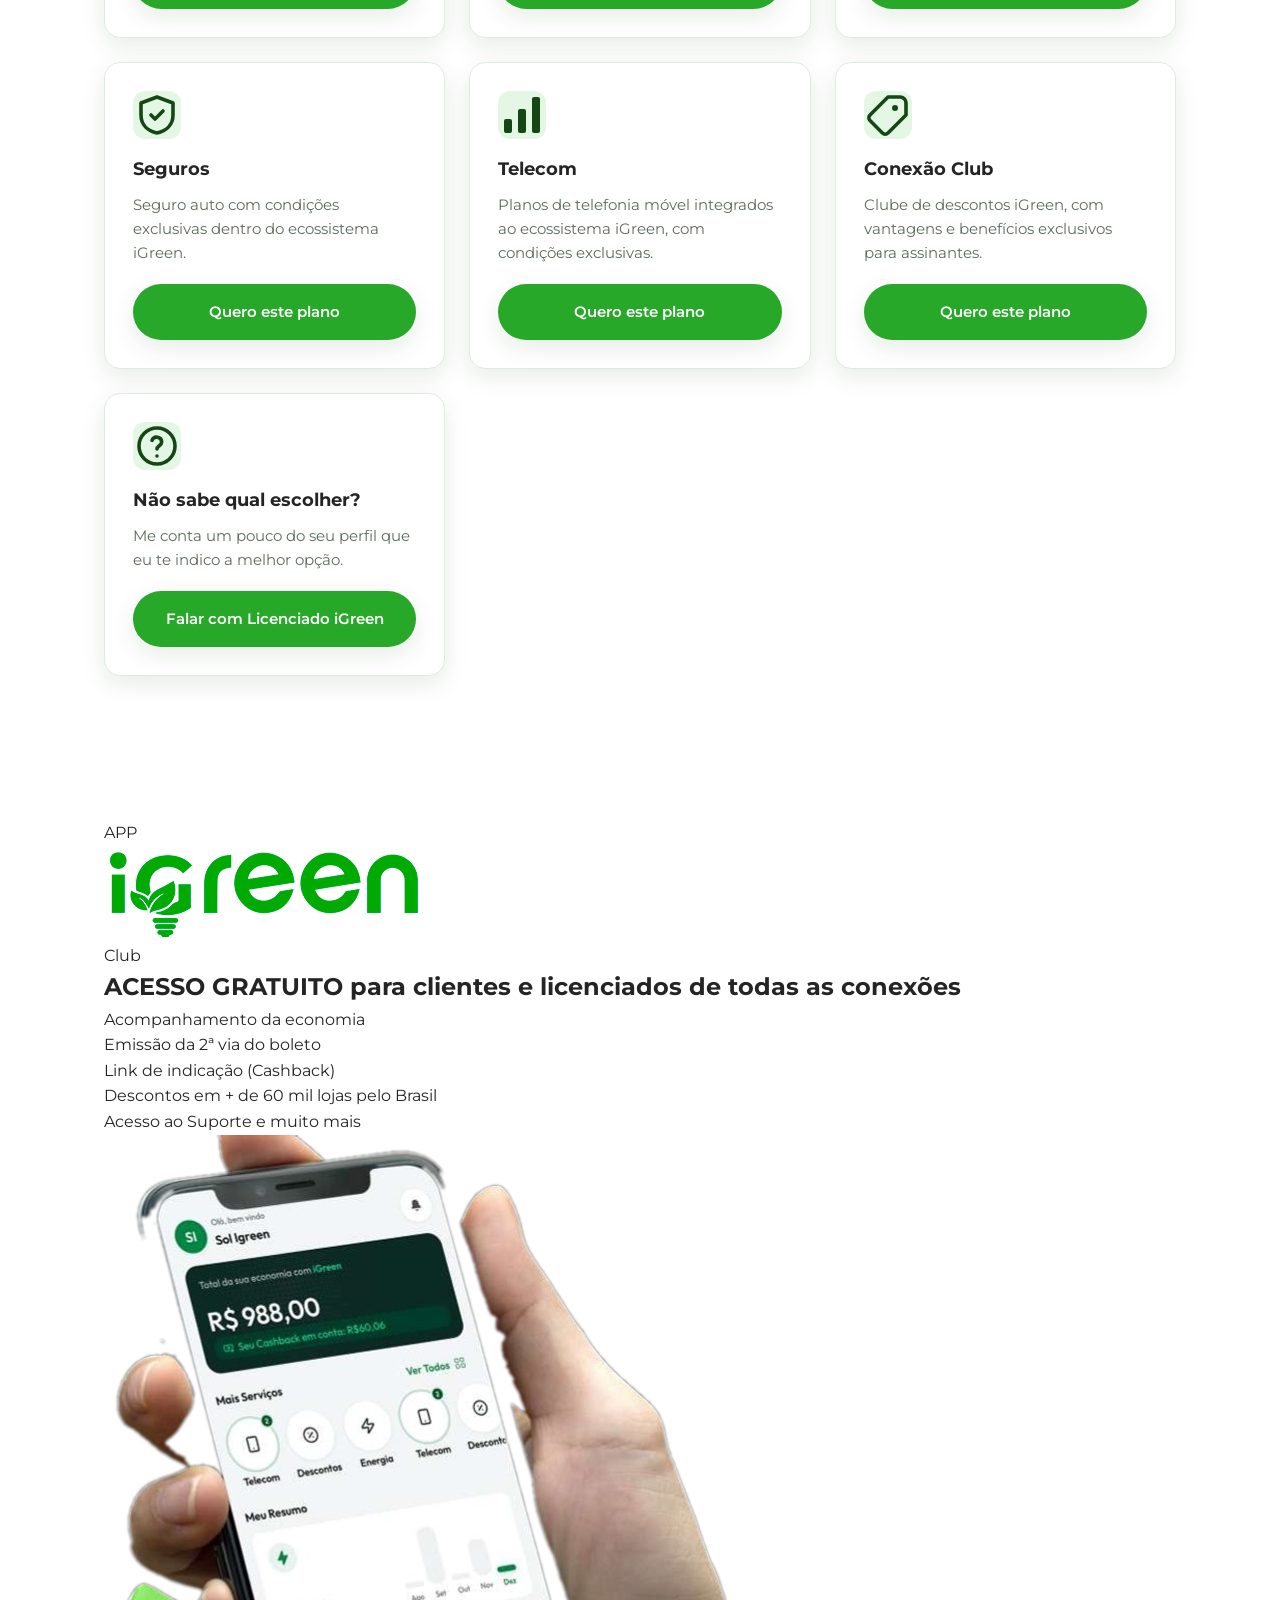
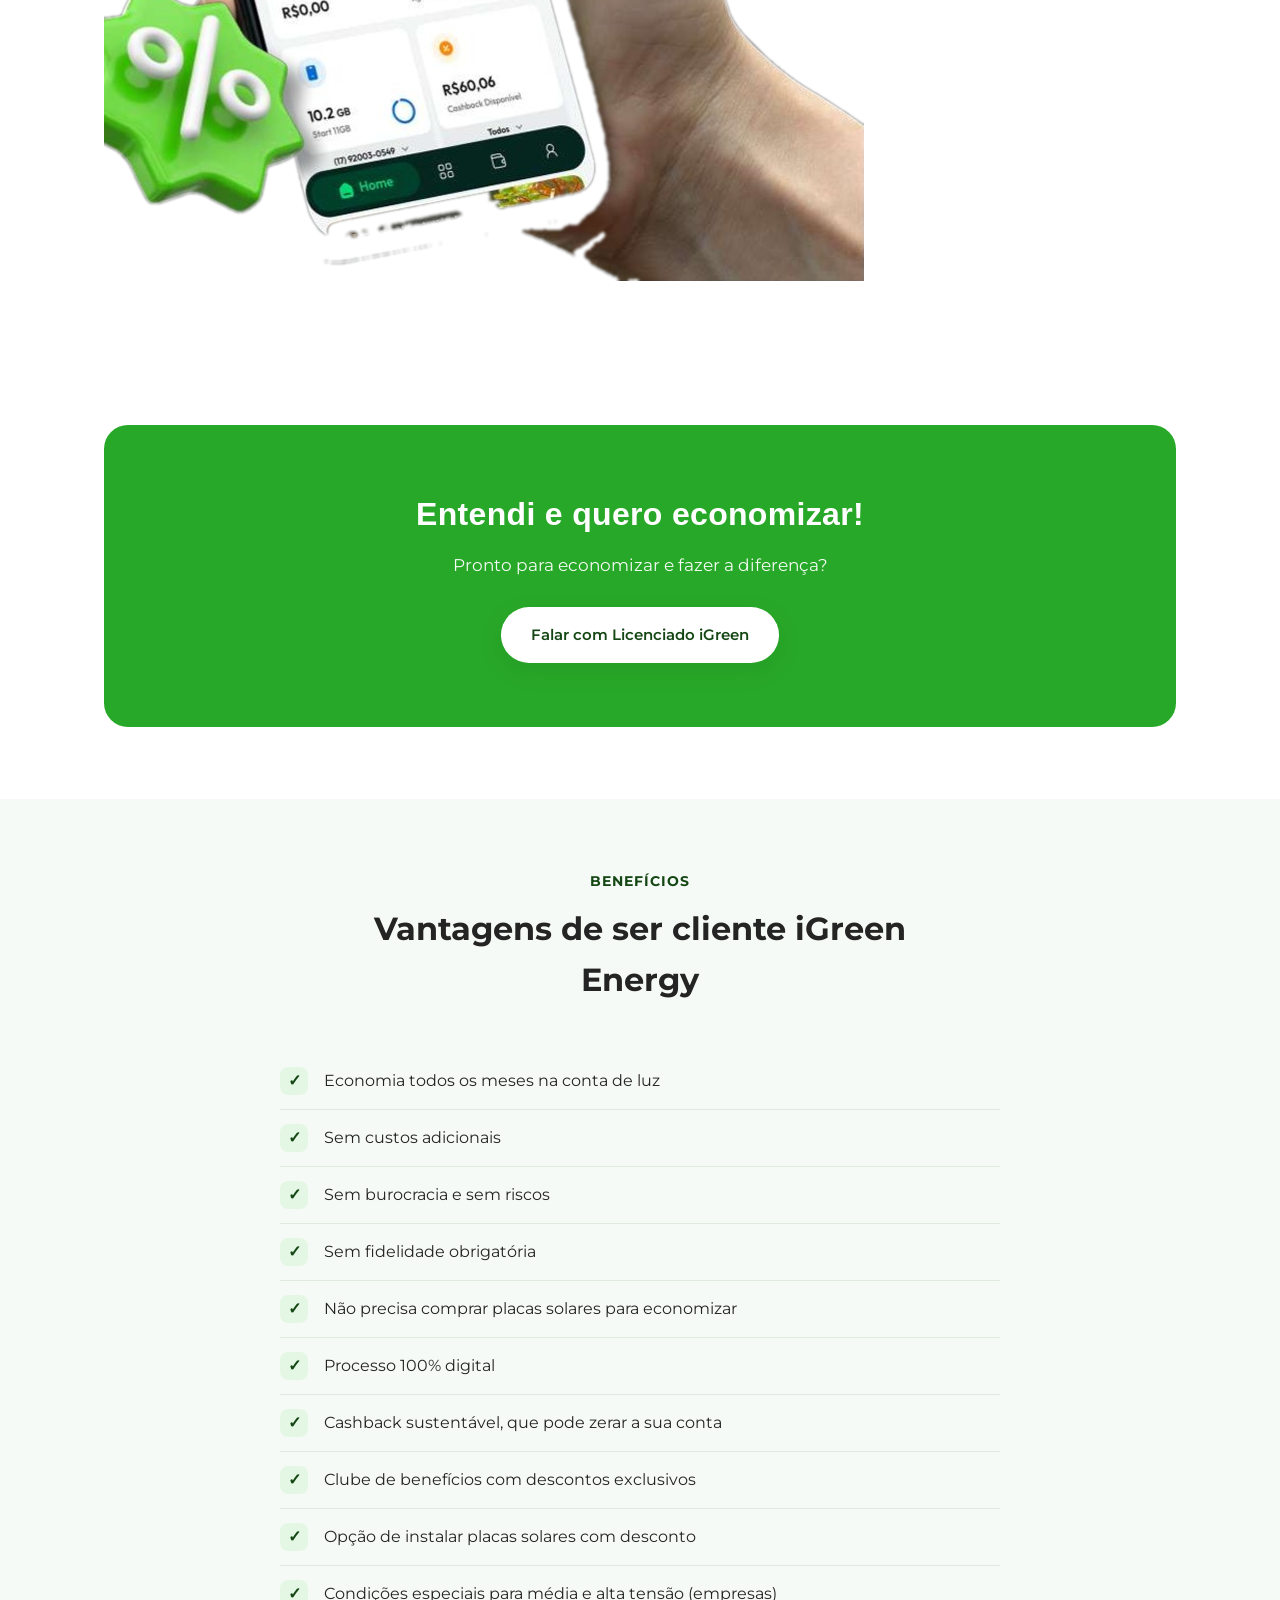
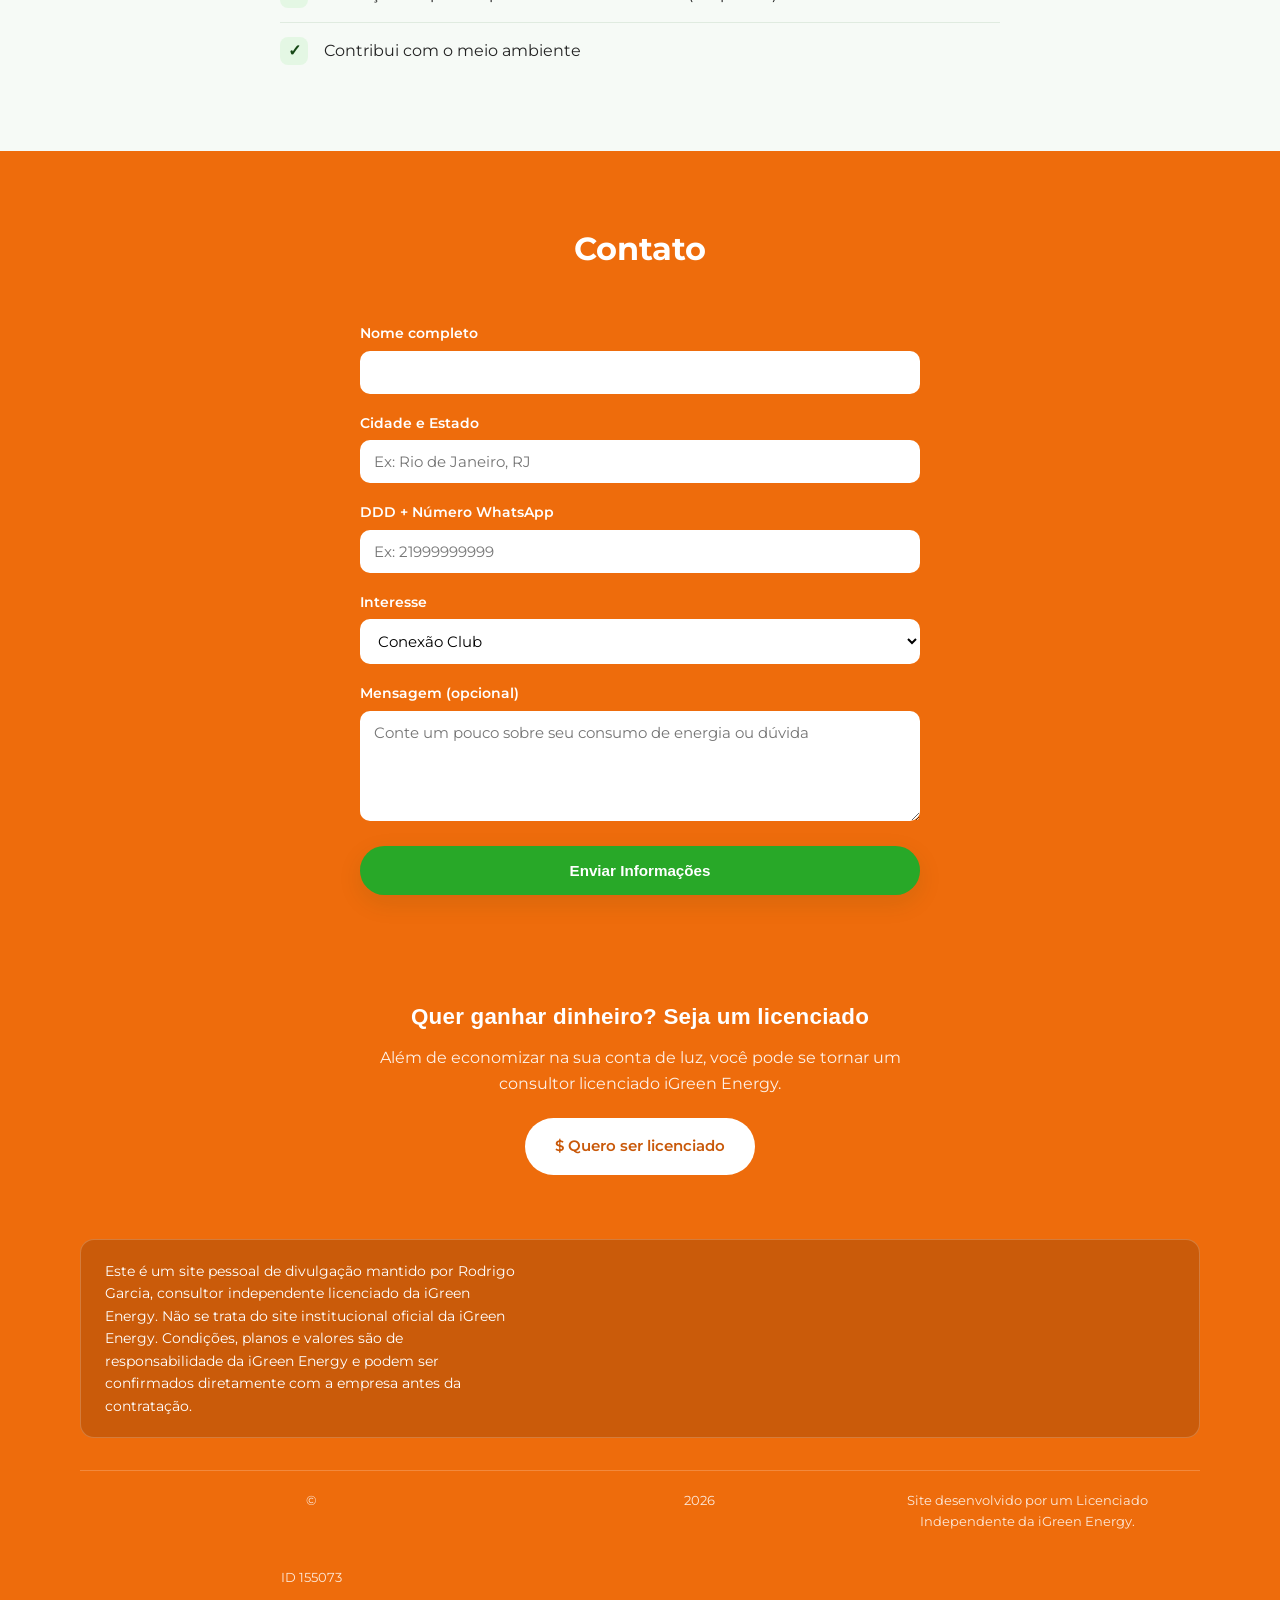
==== commit 34abf0eb: "Add files via upload" ====
--- a/index.html
+++ b/index.html
@@ -3,8 +3,8 @@
 <head>
   <meta charset="UTF-8" />
   <meta name="viewport" content="width=device-width, initial-scale=1.0" />
-  <title>Rodrigo Abrante Garcia | Consultor Licenciado iGreen Energy</title>
-  <meta name="description" content="Rodrigo Abrante Garcia, consultor independente licenciado iGreen Energy no Rio de Janeiro. Conexão Club, Conexão Green, Conexão Placas, Seguros e Telecom." />
+  <title>Rodrigo Garcia | Consultor Licenciado iGreen Energy</title>
+  <meta name="description" content="Rodrigo Garcia, consultor independente licenciado iGreen Energy no Rio de Janeiro. Conexão Club, Conexão Green, Conexão Placas, Conexão Solar, Seguros e Telecom." />
   <link rel="preconnect" href="https://fonts.googleapis.com" />
   <link rel="preconnect" href="https://fonts.gstatic.com" crossorigin />
   <link href="https://fonts.googleapis.com/css2?family=Montserrat:wght@400;500;600;700;800&display=swap" rel="stylesheet" />
@@ -19,9 +19,23 @@
       </a>
       <nav class="nav-links">
         <a href="#topo">Início</a>
-        <a href="#sobre">Sobre</a>
         <a href="#como-funciona">Como Funciona</a>
-        <a href="#planos">Nossos Produtos</a>
+        <div class="nav-dropdown">
+          <button type="button" class="nav-dropdown-toggle" aria-expanded="false">
+            Nossos Produtos
+            <svg viewBox="0 0 24 24" fill="none" stroke="currentColor" stroke-width="2" stroke-linecap="round" stroke-linejoin="round" xmlns="http://www.w3.org/2000/svg" aria-hidden="true">
+              <path d="m6 9 6 6 6-6" />
+            </svg>
+          </button>
+          <ul class="dropdown-menu">
+            <li><a href="#planos">Conexão Green</a></li>
+            <li><a href="#planos">Conexão Placas</a></li>
+            <li><a href="#planos">Conexão Solar</a></li>
+            <li><a href="#planos">Seguros</a></li>
+            <li><a href="#planos">Telecom</a></li>
+            <li><a href="#planos">Conexão Club</a></li>
+          </ul>
+        </div>
         <a href="#aplicativo">Aplicativo</a>
         <a href="#contato">Contato</a>
       </nav>
@@ -45,18 +59,6 @@
     </div>
   </section>
 
-  <section class="bg-soft" id="sobre">
-    <div class="container" style="text-align: center; max-width: 720px;">
-      <span class="eyebrow" style="display:block; text-align:center;">Por que existimos</span>
-      <h2 style="font-size: 1.7rem; margin: 10px 0 16px;">Rodrigo Abrante Garcia — Consultor iGreen Energy</h2>
-      <p style="color: var(--texto-claro);">
-        Sou consultor independente licenciado iGreen Energy no Rio de Janeiro. Acredito em energia mais
-        barata e mais sustentável para as pessoas, sem burocracia e sem investimento inicial. Meu trabalho
-        é te acompanhar de perto, do primeiro contato até a ativação do seu plano.
-      </p>
-    </div>
-  </section>
-
   <section id="como-funciona">
     <div class="container">
       <div class="section-header">
@@ -88,7 +90,281 @@
     </div>
   </section>
 
-  <section class="bg-soft" id="planos">
+  <section>
+    <div class="container">
+      <div class="video-grid">
+        <div class="video-item">
+          <h3>Como funciona a Conexão Green</h3>
+          <div class="video-wrapper">
+            <video controls preload="metadata">
+              <source src="assets/depoimento.mp4" type="video/mp4" />
+            </video>
+          </div>
+        </div>
+        <div class="video-item">
+          <h3>Depoimento Conexão Green</h3>
+          <div class="video-wrapper">
+            <video controls preload="metadata">
+              <source src="assets/depoimento-fernanda.mp4" type="video/mp4" />
+            </video>
+          </div>
+        </div>
+      </div>
+    </div>
+  </section>
+
+  <section class="bg-soft">
+    <div class="container">
+      <div class="section-header">
+        <span class="eyebrow">O mecanismo</span>
+        <h2>Como funciona a Conexão Solar</h2>
+      </div>
+      <div class="mechanism">
+        <div class="mechanism-step">
+          <div class="icon-circle">&#127968;</div>
+          <h3>Aluguel do telhado</h3>
+          <span>A iGreen aluga o telhado da sua casa para instalar o sistema.</span>
+        </div>
+        <div class="mechanism-step">
+          <div class="icon-circle">&#9728;</div>
+          <h3>Instalação das placas</h3>
+          <span>As placas solares são instaladas com investimento 100% da iGreen.</span>
+        </div>
+        <div class="mechanism-step">
+          <div class="icon-circle">&#36;</div>
+          <h3>Desconto garantido</h3>
+          <span>Você recebe desconto mensal na conta de luz durante todo o contrato.</span>
+        </div>
+        <div class="mechanism-step">
+          <div class="icon-circle">&#9989;</div>
+          <h3>O sistema é seu</h3>
+          <span>Após 5 a 6 anos, o sistema é transferido para você, que passa a produzir energia 100% gratuita.</span>
+        </div>
+      </div>
+    </div>
+  </section>
+
+  <section>
+    <div class="container">
+      <div class="video-grid">
+        <div class="video-item">
+          <h3>Como funciona a Conexão Solar</h3>
+          <div class="video-wrapper">
+            <video controls preload="metadata">
+              <source src="assets/solar-1.mp4" type="video/mp4" />
+            </video>
+          </div>
+        </div>
+        <div class="video-item">
+          <h3>Como funciona a Conexão Solar</h3>
+          <div class="video-wrapper">
+            <video controls preload="metadata">
+              <source src="assets/solar-2.mp4" type="video/mp4" />
+            </video>
+          </div>
+        </div>
+      </div>
+    </div>
+  </section>
+
+  <section class="bg-soft">
+    <div class="container">
+      <div class="section-header">
+        <span class="eyebrow">O mecanismo</span>
+        <h2>Como funciona a Conexão Placas</h2>
+      </div>
+      <div class="mechanism">
+        <div class="mechanism-step">
+          <div class="icon-circle">&#128203;</div>
+          <h3>Projeto completo</h3>
+          <span>A iGreen entrega o projeto completo, personalizado para a sua casa.</span>
+        </div>
+        <div class="mechanism-step">
+          <div class="icon-circle">&#128119;</div>
+          <h3>Instalação especializada</h3>
+          <span>Uma equipe especializada realiza toda a instalação do sistema.</span>
+        </div>
+        <div class="mechanism-step">
+          <div class="icon-circle">&#9889;</div>
+          <h3>Eficiência garantida</h3>
+          <span>O sistema é entregue configurado para garantir a máxima eficiência.</span>
+        </div>
+        <div class="mechanism-step">
+          <div class="icon-circle">&#128295;</div>
+          <h3>Suporte técnico</h3>
+          <span>Suporte técnico disponível em todas as fases do projeto.</span>
+        </div>
+      </div>
+    </div>
+  </section>
+
+  <section class="bg-soft">
+    <div class="container">
+      <div class="section-header">
+        <span class="eyebrow">O mecanismo</span>
+        <h2>Como funciona a Conexão Telecom</h2>
+      </div>
+      <div class="mechanism">
+        <div class="mechanism-step">
+          <div class="icon-circle">&#128176;</div>
+          <h3>Planos justos</h3>
+          <span>Planos de telefonia com preços justos, sem letras miúdas.</span>
+        </div>
+        <div class="mechanism-step">
+          <div class="icon-circle">&#127760;</div>
+          <h3>Internet de alta velocidade</h3>
+          <span>Internet rápida para você navegar sem travar.</span>
+        </div>
+        <div class="mechanism-step">
+          <div class="icon-circle">&#128246;</div>
+          <h3>Maior cobertura 5G</h3>
+          <span>Conta com a maior cobertura 5G do Brasil.</span>
+        </div>
+        <div class="mechanism-step">
+          <div class="icon-circle">&#128260;</div>
+          <h3>Internet acumulativa</h3>
+          <span>O que você não usar no mês acumula para o próximo — a única operadora que faz isso.</span>
+        </div>
+      </div>
+    </div>
+  </section>
+
+  <section>
+    <div class="container">
+      <div class="section-header">
+        <span class="eyebrow">Telecom</span>
+        <h2>Conheça nossos planos</h2>
+        <p>Todos com ligações ilimitadas, WhatsApp ilimitado, internet acumulada, iGreen Club grátis e sem fidelidade.</p>
+      </div>
+      <div class="grid grid-3">
+        <div class="plan-card">
+          <div class="plan-card-header">
+            <h3>Plano Start</h3>
+            <div class="plan-gb">11GB</div>
+            <div class="plan-badge">6GB + 5GB na portabilidade</div>
+          </div>
+          <div class="plan-card-body">
+            <ul>
+              <li>Ligações <strong>ilimitadas</strong></li>
+              <li>WhatsApp <strong>ilimitado</strong></li>
+              <li>Internet <strong>acumulada</strong></li>
+              <li>iGreen Club <strong>grátis</strong></li>
+            </ul>
+            <div class="plan-price">R$54,90<span>/mês</span></div>
+            <div class="plan-note">Sem portabilidade: R$59,90/mês com 6GB de dados</div>
+            <a href="#" data-whatsapp data-whatsapp-message="Olá, Rodrigo! Tenho interesse no Plano Start (11GB) da iGreen Telecom." class="btn btn-primary">Quero esse plano</a>
+          </div>
+        </div>
+        <div class="plan-card">
+          <div class="plan-card-header">
+            <h3>Plano Mega</h3>
+            <div class="plan-gb">15GB</div>
+            <div class="plan-badge">10GB + 5GB na portabilidade</div>
+          </div>
+          <div class="plan-card-body">
+            <ul>
+              <li>Ligações <strong>ilimitadas</strong></li>
+              <li>WhatsApp <strong>ilimitado</strong></li>
+              <li>Internet <strong>acumulada</strong></li>
+              <li>iGreen Club <strong>grátis</strong></li>
+            </ul>
+            <div class="plan-price">R$59,90<span>/mês</span></div>
+            <div class="plan-note">Sem portabilidade: R$64,90/mês com 10GB de dados</div>
+            <a href="#" data-whatsapp data-whatsapp-message="Olá, Rodrigo! Tenho interesse no Plano Mega (15GB) da iGreen Telecom." class="btn btn-primary">Quero esse plano</a>
+          </div>
+        </div>
+        <div class="plan-card">
+          <div class="plan-card-header">
+            <h3>Plano Giga</h3>
+            <div class="plan-gb">20GB</div>
+            <div class="plan-badge">15GB + 5GB na portabilidade</div>
+          </div>
+          <div class="plan-card-body">
+            <ul>
+              <li>Ligações <strong>ilimitadas</strong></li>
+              <li>WhatsApp <strong>ilimitado</strong></li>
+              <li>Internet <strong>acumulada</strong></li>
+              <li>iGreen Club <strong>grátis</strong></li>
+            </ul>
+            <div class="plan-price">R$69,90<span>/mês</span></div>
+            <div class="plan-note">Sem portabilidade: R$74,90/mês com 15GB de dados</div>
+            <a href="#" data-whatsapp data-whatsapp-message="Olá, Rodrigo! Tenho interesse no Plano Giga (20GB) da iGreen Telecom." class="btn btn-primary">Quero esse plano</a>
+          </div>
+        </div>
+        <div class="plan-card">
+          <div class="plan-card-header">
+            <h3>Plano Ultra</h3>
+            <div class="plan-gb">28GB</div>
+            <div class="plan-badge">23GB + 5GB na portabilidade</div>
+          </div>
+          <div class="plan-card-body">
+            <ul>
+              <li>Ligações <strong>ilimitadas</strong></li>
+              <li>WhatsApp <strong>ilimitado</strong></li>
+              <li>Internet <strong>acumulada</strong></li>
+              <li>iGreen Club <strong>grátis</strong></li>
+            </ul>
+            <div class="plan-price">R$79,90<span>/mês</span></div>
+            <div class="plan-note">Sem portabilidade: R$84,90/mês com 23GB de dados</div>
+            <a href="#" data-whatsapp data-whatsapp-message="Olá, Rodrigo! Tenho interesse no Plano Ultra (28GB) da iGreen Telecom." class="btn btn-primary">Quero esse plano</a>
+          </div>
+        </div>
+        <div class="plan-card">
+          <div class="plan-card-header">
+            <h3>Plano Infinity</h3>
+            <div class="plan-gb">50GB</div>
+            <div class="plan-badge">45GB + 5GB na portabilidade</div>
+          </div>
+          <div class="plan-card-body">
+            <ul>
+              <li>Ligações <strong>ilimitadas</strong></li>
+              <li>WhatsApp <strong>ilimitado</strong></li>
+              <li>Internet <strong>acumulada</strong></li>
+              <li>iGreen Club <strong>grátis</strong></li>
+            </ul>
+            <div class="plan-price">R$99,90<span>/mês</span></div>
+            <div class="plan-note">Sem portabilidade: R$104,90/mês com 45GB de dados</div>
+            <a href="#" data-whatsapp data-whatsapp-message="Olá, Rodrigo! Tenho interesse no Plano Infinity (50GB) da iGreen Telecom." class="btn btn-primary">Quero esse plano</a>
+          </div>
+        </div>
+      </div>
+      <p class="plan-disclaimer">Internet acumulada: o que você não usar no mês acumula para o próximo, sem perda de dados. Consulte condições.</p>
+      <p class="plan-disclaimer">Indique um amigo para a iGreen e ganhe cashback direto na sua conta de telefone.</p>
+    </div>
+  </section>
+
+  <section class="bg-soft">
+    <div class="container">
+      <div class="section-header">
+        <span class="eyebrow">O mecanismo</span>
+        <h2>Como funciona a Conexão Seguros</h2>
+      </div>
+      <div class="mechanism">
+        <div class="mechanism-step">
+          <div class="icon-circle">&#128663;</div>
+          <h3>Proteção completa</h3>
+          <span>Protege financeiramente você e o seu carro contra imprevistos.</span>
+        </div>
+        <div class="mechanism-step">
+          <div class="icon-circle">&#128737;&#65039;</div>
+          <h3>Cobertura de prejuízos</h3>
+          <span>Cobertura para prejuízos causados por imprevistos.</span>
+        </div>
+        <div class="mechanism-step">
+          <div class="icon-circle">&#9889;</div>
+          <h3>Contratação simples</h3>
+          <span>Processo simples, sem complicação.</span>
+        </div>
+        <div class="mechanism-step">
+          <div class="icon-circle">&#9989;</div>
+          <h3>Sem burocracia</h3>
+          <span>Sem burocracia em nenhuma etapa.</span>
+        </div>
+      </div>
+    </div>
+  </section>
+
+  <section id="planos">
     <div class="container">
       <div class="section-header">
         <span class="eyebrow">Soluções</span>
@@ -97,72 +373,114 @@
       </div>
       <div class="grid grid-3">
         <div class="card">
-          <div class="icon">🎟️</div>
+          <div class="icon">
+            <svg viewBox="0 0 24 24" fill="currentColor" xmlns="http://www.w3.org/2000/svg" aria-hidden="true">
+              <path d="M13 2 4 14h6l-1 8 9-12h-6l1-8Z" />
+            </svg>
+          </div>
+          <h3>Conexão Green</h3>
+          <p>Energia por assinatura: desconto recorrente todo mês na sua conta de luz residencial e comercial.</p>
+          <a href="#" data-whatsapp data-whatsapp-message="Olá, Rodrigo! Tenho interesse na Conexão Green." class="btn btn-primary">Quero este plano</a>
+        </div>
+        <div class="card">
+          <div class="icon">
+            <svg viewBox="0 0 24 24" fill="none" stroke="currentColor" stroke-width="1.8" stroke-linecap="round" stroke-linejoin="round" xmlns="http://www.w3.org/2000/svg" aria-hidden="true">
+              <rect x="3" y="6" width="18" height="12" rx="1.5" />
+              <line x1="3" y1="12" x2="21" y2="12" />
+              <line x1="9" y1="6" x2="9" y2="18" />
+              <line x1="15" y1="6" x2="15" y2="18" />
+              <line x1="12" y1="18" x2="12" y2="21" />
+            </svg>
+          </div>
+          <h3>Conexão Placas</h3>
+          <p>A solução ideal para quem quer gerar sua própria energia solar com segurança e eficiência.</p>
+          <a href="#" data-whatsapp data-whatsapp-message="Olá, Rodrigo! Tenho interesse na Conexão Placas." class="btn btn-primary">Quero este plano</a>
+        </div>
+        <div class="card">
+          <div class="icon">
+            <svg viewBox="0 0 24 24" fill="none" stroke="currentColor" stroke-width="1.8" stroke-linecap="round" stroke-linejoin="round" xmlns="http://www.w3.org/2000/svg" aria-hidden="true">
+              <path d="M3 11 12 4l9 7" />
+              <path d="M5 10v9h14v-9" />
+              <path d="M10 19v-5h4v5" />
+            </svg>
+          </div>
+          <h3>Conexão Solar</h3>
+          <p>A solução ideal para quem deseja gerar a própria energia sem precisar investir.</p>
+          <a href="#" data-whatsapp data-whatsapp-message="Olá, Rodrigo! Tenho interesse na Conexão Solar." class="btn btn-primary">Quero este plano</a>
+        </div>
+        <div class="card">
+          <div class="icon">
+            <svg viewBox="0 0 24 24" fill="none" stroke="currentColor" stroke-width="1.8" stroke-linecap="round" stroke-linejoin="round" xmlns="http://www.w3.org/2000/svg" aria-hidden="true">
+              <path d="M12 3 20 6v6c0 5-3.5 8-8 9-4.5-1-8-4-8-9V6Z" />
+              <path d="M9 12l2 2 4-4" />
+            </svg>
+          </div>
+          <h3>Seguros</h3>
+          <p>Seguro auto com condições exclusivas dentro do ecossistema iGreen.</p>
+          <a href="#" data-whatsapp data-whatsapp-message="Olá, Rodrigo! Tenho interesse em Seguros." class="btn btn-primary">Quero este plano</a>
+        </div>
+        <div class="card">
+          <div class="icon">
+            <svg viewBox="0 0 24 24" fill="currentColor" xmlns="http://www.w3.org/2000/svg" aria-hidden="true">
+              <rect x="3" y="14" width="4" height="7" rx="1" />
+              <rect x="10" y="9" width="4" height="12" rx="1" />
+              <rect x="17" y="3" width="4" height="18" rx="1" />
+            </svg>
+          </div>
+          <h3>Telecom</h3>
+          <p>Planos de telefonia móvel integrados ao ecossistema iGreen, com condições exclusivas.</p>
+          <a href="#" data-whatsapp data-whatsapp-message="Olá, Rodrigo! Tenho interesse em Telecom." class="btn btn-primary">Quero este plano</a>
+        </div>
+        <div class="card">
+          <div class="icon">
+            <svg viewBox="0 0 24 24" fill="none" stroke="currentColor" stroke-width="1.8" stroke-linecap="round" stroke-linejoin="round" xmlns="http://www.w3.org/2000/svg" aria-hidden="true">
+              <path d="M3 12 12 3h6a3 3 0 0 1 3 3v6l-9 9a2 2 0 0 1-2.8 0l-6.2-6.2a2 2 0 0 1 0-2.8Z" />
+              <circle cx="15.5" cy="8.5" r="1.5" fill="currentColor" stroke="none" />
+            </svg>
+          </div>
           <h3>Conexão Club</h3>
           <p>Clube de descontos iGreen, com vantagens e benefícios exclusivos para assinantes.</p>
           <a href="#" data-whatsapp data-whatsapp-message="Olá, Rodrigo! Tenho interesse na Conexão Club." class="btn btn-primary">Quero este plano</a>
         </div>
         <div class="card">
-          <div class="icon">⚡</div>
-          <h3>Conexão Green</h3>
-          <p>Energia por assinatura: desconto recorrente todo mês na sua conta de luz residencial.</p>
-          <a href="#" data-whatsapp data-whatsapp-message="Olá, Rodrigo! Tenho interesse na Conexão Green." class="btn btn-primary">Quero este plano</a>
-        </div>
-        <div class="card">
-          <div class="icon">☀️</div>
-          <h3>Conexão Placas</h3>
-          <p>Você passa a comprar a energia gerada pelas suas próprias placas solares, instaladas na sua casa.</p>
-          <a href="#" data-whatsapp data-whatsapp-message="Olá, Rodrigo! Tenho interesse na Conexão Placas." class="btn btn-primary">Quero este plano</a>
-        </div>
-        <div class="card">
-          <div class="icon">🛡️</div>
-          <h3>Seguros</h3>
-          <p>Seguro auto com condições exclusivas dentro do ecossistema iGreen.</p>
-          <a href="#" data-whatsapp data-whatsapp-message="Olá, Rodrigo! Tenho interesse em Seguros." class="btn btn-primary">Quero saber mais</a>
-        </div>
-        <div class="card">
-          <div class="icon">📶</div>
-          <h3>Telecom</h3>
-          <p>Planos de telefonia móvel integrados ao ecossistema iGreen, com condições exclusivas.</p>
-          <a href="#" data-whatsapp data-whatsapp-message="Olá, Rodrigo! Tenho interesse em Telecom." class="btn btn-primary">Quero saber mais</a>
-        </div>
-        <div class="card">
-          <div class="icon">❓</div>
+          <div class="icon">
+            <svg viewBox="0 0 24 24" fill="none" stroke="currentColor" stroke-width="1.8" stroke-linecap="round" stroke-linejoin="round" xmlns="http://www.w3.org/2000/svg" aria-hidden="true">
+              <circle cx="12" cy="12" r="9" />
+              <path d="M9.5 9.2a2.5 2.5 0 0 1 4.85.8c0 1.7-2.35 2-2.35 3.5" />
+              <line x1="12" y1="17" x2="12" y2="17" />
+            </svg>
+          </div>
           <h3>Não sabe qual escolher?</h3>
           <p>Me conta um pouco do seu perfil que eu te indico a melhor opção.</p>
-          <a href="#contato" class="btn btn-outline">Falar com Rodrigo</a>
-        </div>
-      </div>
-    </div>
-  </section>
-
-  <section class="bg-soft">
-    <div class="container">
-      <div class="section-header">
-        <span class="eyebrow">Depoimento</span>
-        <h2>Veja como funciona na prática</h2>
-      </div>
-      <div class="video-wrapper">
-        <video controls preload="metadata">
-          <source src="assets/depoimento.mp4" type="video/mp4" />
-        </video>
-      </div>
-    </div>
-  </section>
-
-  <section id="aplicativo">
-    <div class="container">
-      <div class="section-header">
-        <span class="eyebrow">Aplicativo iGreen Club</span>
-        <h2>Exclusivo para clientes iGreen</h2>
-      </div>
-      <ul class="advantages" style="max-width: 560px;">
-        <li><span class="check">&#10003;</span> Acompanhamento da sua economia</li>
-        <li><span class="check">&#10003;</span> Emissão da 2ª via do boleto</li>
-        <li><span class="check">&#10003;</span> Descontos em milhares de lojas parceiras pelo Brasil</li>
-        <li><span class="check">&#10003;</span> Acesso direto ao suporte</li>
-        <li><span class="check">&#10003;</span> Cashback sustentável</li>
-      </ul>
+          <a href="#contato" class="btn btn-primary">Falar com Licenciado iGreen</a>
+        </div>
+      </div>
+    </div>
+  </section>
+
+  <section id="aplicativo" class="app-section">
+    <div class="container app-grid">
+      <div>
+        <div class="app-label">APP</div>
+        <div class="app-logo">
+          <img src="assets/logo-igreen.png" alt="iGreen" />
+          <span>Club</span>
+        </div>
+        <h2 class="app-heading">
+          ACESSO GRATUITO para <span class="verde">clientes</span> e <span class="verde">licenciados</span>
+          de <span class="verde">todas as conexões</span>
+        </h2>
+        <ul class="app-list">
+          <li>Acompanhamento da economia</li>
+          <li>Emissão da 2ª via do boleto</li>
+          <li>Link de indicação (Cashback)</li>
+          <li>Descontos em + de 60 mil lojas pelo Brasil</li>
+          <li>Acesso ao Suporte e muito mais</li>
+        </ul>
+      </div>
+      <div class="app-phone-frame">
+        <img src="assets/app-phone.png" alt="Aplicativo iGreen Club aberto em um celular, mostrando economia e cashback" />
+      </div>
     </div>
   </section>
 
@@ -171,7 +489,7 @@
       <div class="cta-band" style="border-radius: 24px;">
         <h2 class="display-font">Entendi e quero economizar!</h2>
         <p>Pronto para economizar e fazer a diferença?</p>
-        <a href="#contato" class="btn btn-primary">Falar com Rodrigo agora</a>
+        <a href="#contato" class="btn btn-primary">Falar com Licenciado iGreen</a>
       </div>
     </div>
   </section>
@@ -223,6 +541,7 @@
               <option value="Conexão Club">Conexão Club</option>
               <option value="Conexão Green">Conexão Green</option>
               <option value="Conexão Placas">Conexão Placas</option>
+              <option value="Conexão Solar">Conexão Solar</option>
               <option value="Seguros">Seguros</option>
               <option value="Telecom">Telecom</option>
               <option value="Ainda não sei">Ainda não sei / quero orientação</option>
@@ -250,7 +569,7 @@
 
   <footer class="footer">
     <div class="container disclaimer">
-      Este é um site pessoal de divulgação mantido por Rodrigo Abrante Garcia, consultor independente
+      Este é um site pessoal de divulgação mantido por Rodrigo Garcia, consultor independente
       licenciado da iGreen Energy. Não se trata do site institucional oficial da iGreen Energy.
       Condições, planos e valores são de responsabilidade da iGreen Energy e podem ser confirmados
       diretamente com a empresa antes da contratação.
@@ -261,7 +580,11 @@
     </div>
   </footer>
 
-  <a href="#" data-whatsapp class="whatsapp-float" aria-label="Falar no WhatsApp">&#128241;</a>
+  <a href="#" data-whatsapp class="whatsapp-float" aria-label="Falar no WhatsApp">
+    <svg viewBox="0 0 32 32" fill="currentColor" xmlns="http://www.w3.org/2000/svg" aria-hidden="true">
+      <path d="M16.01 3C9.38 3 4 8.38 4 15.01c0 2.36.66 4.56 1.8 6.44L4 29l7.73-1.75c1.8.98 3.87 1.55 6.28 1.55 6.63 0 12.01-5.38 12.01-12.01C29.99 8.38 22.64 3 16.01 3Zm0 21.83c-2.05 0-3.95-.55-5.6-1.5l-.4-.23-4.6 1.04 1.08-4.48-.26-.42a9.77 9.77 0 0 1-1.53-5.23c0-5.42 4.41-9.83 9.83-9.83 5.42 0 9.83 4.41 9.83 9.83 0 5.42-4.4 9.82-9.83 9.82Zm5.4-7.36c-.3-.15-1.75-.86-2.02-.96-.27-.1-.47-.15-.66.15-.2.3-.76.96-.94 1.16-.17.2-.35.22-.65.07-.3-.15-1.25-.46-2.38-1.47-.88-.79-1.47-1.76-1.65-2.06-.17-.3-.02-.46.13-.61.13-.13.3-.35.45-.52.15-.17.2-.3.3-.5.1-.2.05-.37-.02-.52-.07-.15-.66-1.6-.9-2.19-.24-.58-.48-.5-.66-.5-.17-.01-.37-.01-.57-.01-.2 0-.52.07-.79.37-.27.3-1.04 1.02-1.04 2.48s1.06 2.87 1.21 3.07c.15.2 2.09 3.2 5.08 4.48.71.31 1.26.49 1.69.63.71.23 1.36.2 1.87.12.57-.08 1.75-.71 2-1.4.25-.68.25-1.27.17-1.4-.07-.13-.27-.2-.57-.35Z" />
+    </svg>
+  </a>
 
   <script src="js/main.js"></script>
 </body>
